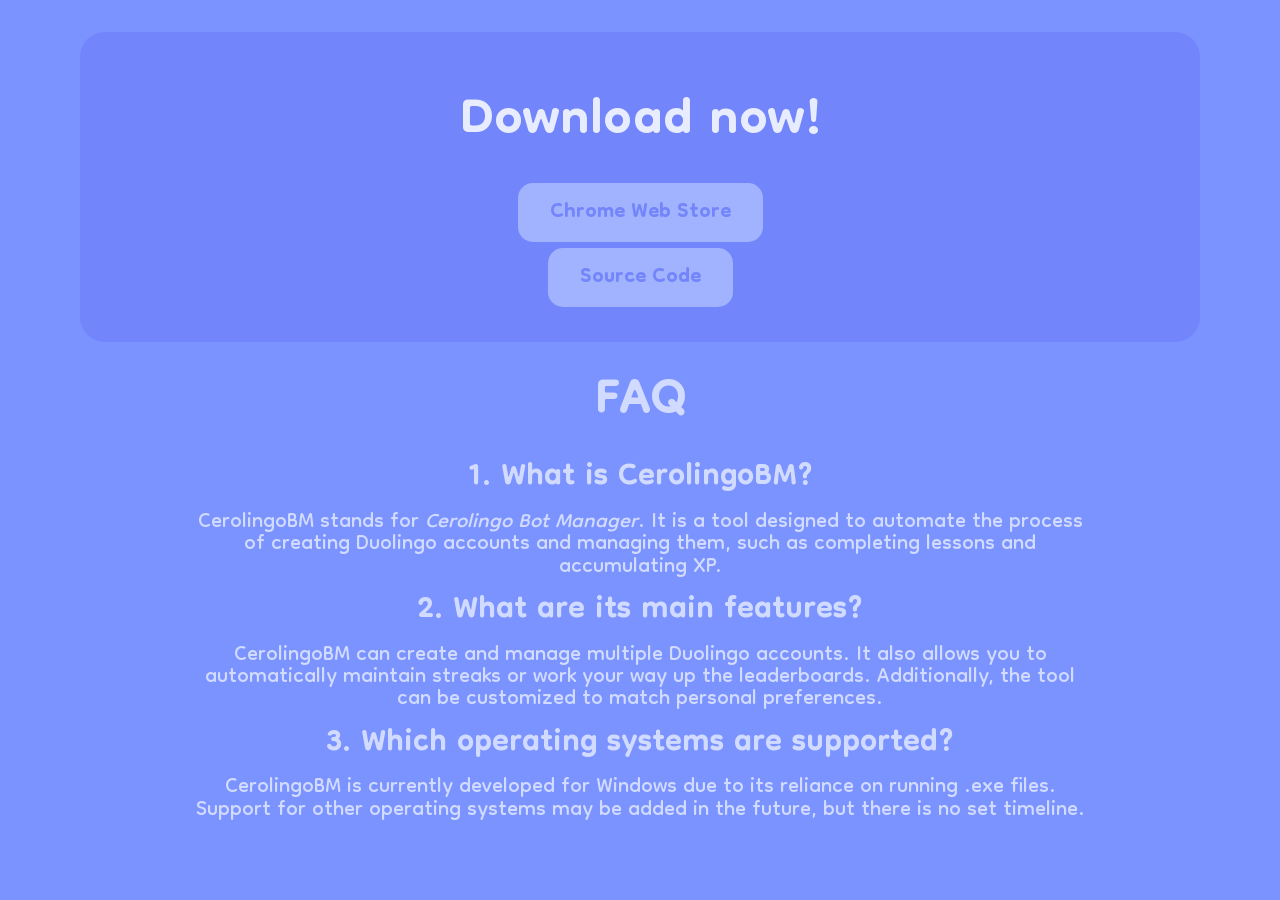
==== privacy/index.html @ 3776fafc "[⚖️] New privacy policy website" ====
<!doctype html>
<html lang="en">
  <head>
    <meta charset="UTF-8" />
    <meta name="viewport" content="width=device-width, initial-scale=1.0" />
    <link rel="stylesheet" href="../src/css/main.css" />
    <link rel="stylesheet" href="../src/css/resize.css" />
    <link rel="stylesheet" href="../src/css/content.css" />
    <link rel="stylesheet" href="../src/css/hover.css" />
    <link rel="stylesheet" href="../src/css/faq.css" />
    <link
      rel="shortcut icon"
      href="src/img/cerolingobm-logo.png"
      type="image/x-icon"
    />
    <title>CerolingoBM</title>
  </head>
  <body>
    <img src="src/img/cerolingo-title.png" alt="" />
    <section id="content">
      <h1>Download now!</h1>
      <a href="https://github.com/ancym0n/Cerolingo/releases"
        >Chrome Web Store</a
      >
      <a href="https://github.com/ancym0n/Cerolingo">Source Code</a>
    </section>
    <section id="faq">
      <h1>FAQ</h1>
      <div>
        <h2>1. What is CerolingoBM?</h2>
        <p>
          CerolingoBM stands for <em>Cerolingo Bot Manager</em>. It is a tool
          designed to automate the process of creating Duolingo accounts and
          managing them, such as completing lessons and accumulating XP.
        </p>
      </div>
      <div>
        <h2>2. What are its main features?</h2>

        <p>
          CerolingoBM can create and manage multiple Duolingo accounts. It also
          allows you to automatically maintain streaks or work your way up the
          leaderboards. Additionally, the tool can be customized to match
          personal preferences.
        </p>
      </div>

      <div>
        <h2>3. Which operating systems are supported?</h2>
        <p>
          CerolingoBM is currently developed for Windows due to its reliance on
          running .exe files. Support for other operating systems may be added
          in the future, but there is no set timeline.
        </p>
      </div>
    </section>
  </body>
</html>
---- src/css/main.css ----
@import url("https://fonts.googleapis.com/css2?family=Dongle:wght@300;400;700&family=Poppins:ital,wght@0,300;0,400;1,300&display=swap");

* {
  padding: 0;
  margin: 0;
  transition: all 0.3s;
  --background-color: #7b93ff;
  --dark-main-color: #6877fe;
  --main-color: #a1b2ff;
  --light-main-color: #b3d0ff;
  --title-color: #e7ecff;
  --alt-main-color: #7385fa;
}

body {
  background-color: var(--background-color);
  display: grid;
  justify-items: center;
  align-items: center;
}

h1,
h2,
p,
a,
li {
  font-family: "Dongle", sans-serif;
  color: var(--title-color);
  -webkit-user-select: none;
  -moz-user-select: none;
  -ms-user-select: none;
  user-select: none;
}

h1,
h2,
a {
  font-weight: bold;
}

a {
  color: var(--alt-main-color);
  display: block;
  text-decoration: none;
  background-color: var(--main-color);

  border-radius: 15px;
  padding: 0.4rem 2rem;
  margin: 0.2rem 0;
}

img {
  width: 80%;
}
---- src/css/resize.css ----
h1 {
  font-size: 5rem;
}

h2 {
  font-size: 3rem;
}
p,
a {
  font-size: 2rem;
}

@media (max-width: 600px) {
  h1 {
    font-size: 4rem;
  }
  h2 {
    font-size: 2.5rem;
  }
  p,
  a {
    font-size: 1.5rem;
  }
}

body > section {
  max-width: 70rem;
}
---- src/css/content.css ----
#content {
  width: 95%;
  margin: 2.5% 0 0 0;
  display: grid;
  justify-items: center;
  position: relative;
  align-items: center;
  padding: 2rem 0;
  background-color: var(--alt-main-color);
  border-radius: 25px;
}
---- src/css/hover.css ----
a:hover,
#faq h1:hover {
  transform: rotate(-5deg) scale(1.1);
  color: var(--title-color);
}

h2:hover,
p:hover {
  transform: scale(1.05);
  color: var(--title-color);
}

a:hover {
  color: var(--dark-main-color);
}

#faq > div:hover {
  scale: 1.1;
}
---- src/css/faq.css ----
#faq {
  width: 95%;
  margin: 0 2.5%;
  display: grid;
  justify-items: center;
  align-items: center;
  position: relative;
  padding: 2rem 0;
  border-radius: 20px;
  text-align: center;
  line-height: 0.7;
  opacity: 0.8;
}

#faq h1 {
  margin-bottom: 1rem;
}

#faq h2 {
  margin: 1rem 0;
}

#faq li {
  width: 80%;
}

#faq > div {
  text-align: center;
  width: 80%;
}
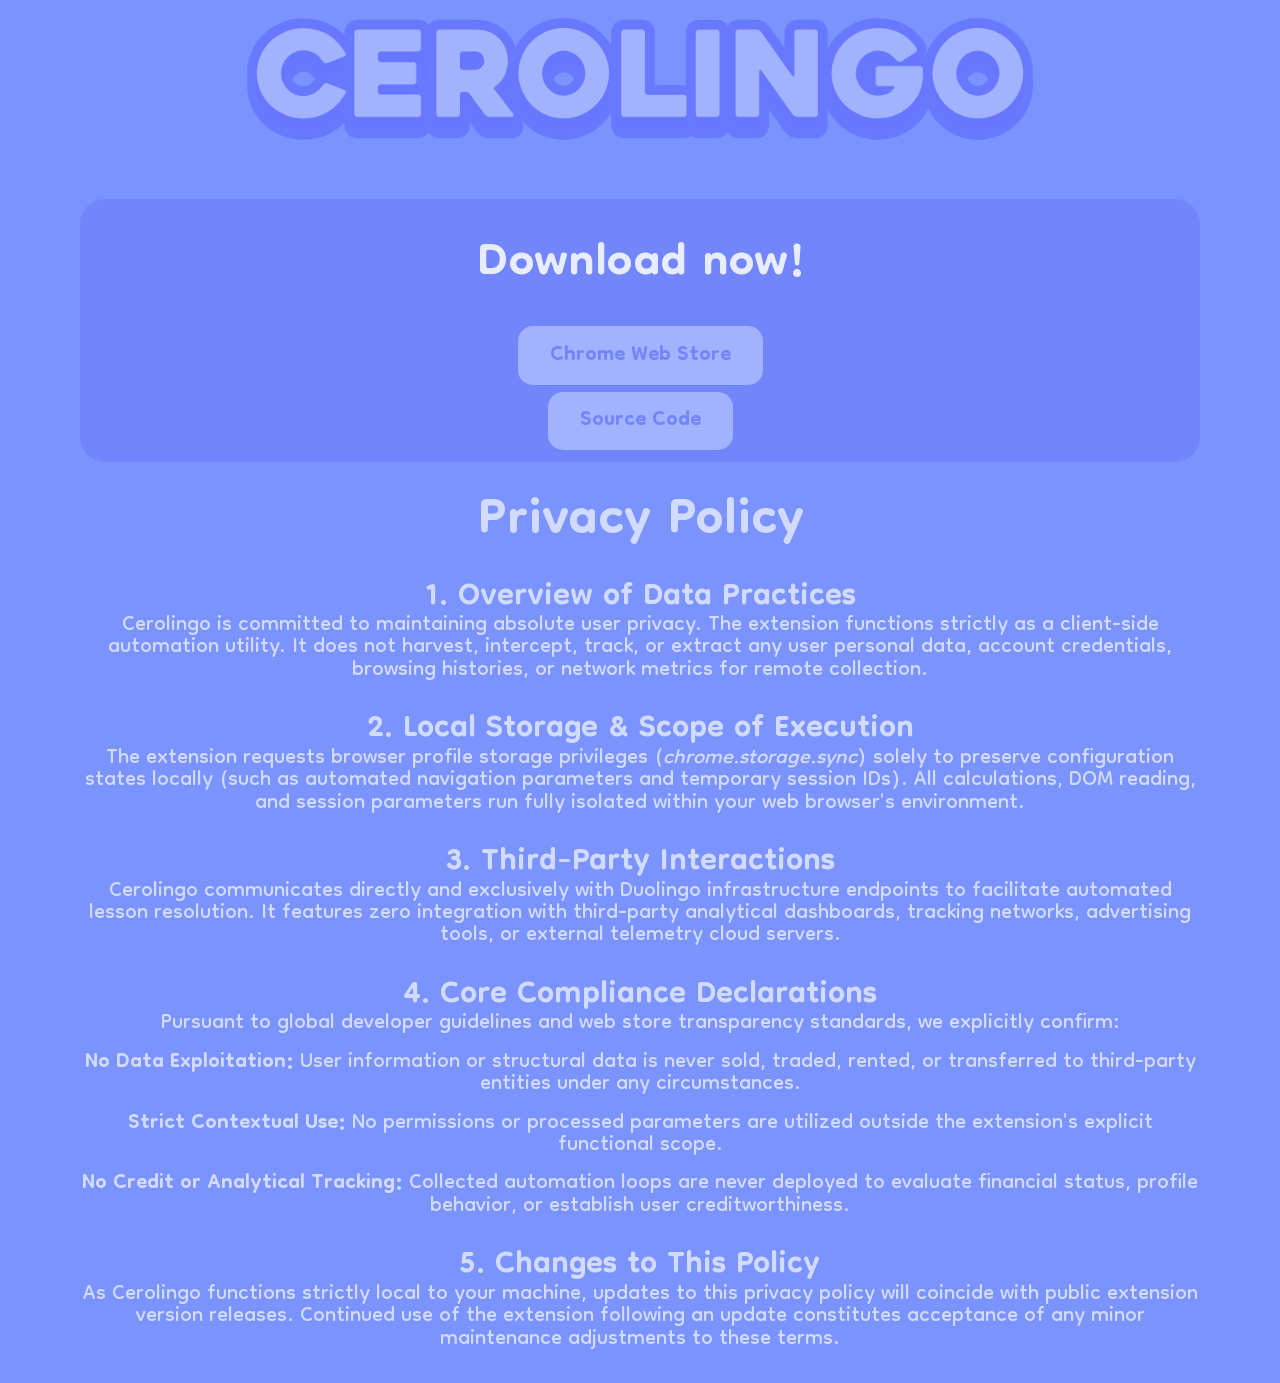
==== commit bbe07b84: "[⚖️] New privacy policy website" ====
--- a/privacy/index.html
+++ b/privacy/index.html
@@ -7,16 +7,19 @@
     <link rel="stylesheet" href="../src/css/resize.css" />
     <link rel="stylesheet" href="../src/css/content.css" />
     <link rel="stylesheet" href="../src/css/hover.css" />
-    <link rel="stylesheet" href="../src/css/faq.css" />
+    <link rel="stylesheet" href="../src/css/privacy.css" />
+    <link rel="stylesheet" href="../src/css/banner.css" />
     <link
       rel="shortcut icon"
-      href="src/img/cerolingobm-logo.png"
+      href="../src/img/cerolingo-logo.png"
       type="image/x-icon"
     />
-    <title>CerolingoBM</title>
+    <title>Cerolingo</title>
   </head>
   <body>
-    <img src="src/img/cerolingo-title.png" alt="" />
+    <section id="banner">
+      <img src="../src/img/cerolingo-title.png" alt="" />
+    </section>
     <section id="content">
       <h1>Download now!</h1>
       <a href="https://github.com/ancym0n/Cerolingo/releases"
@@ -24,33 +27,74 @@
       >
       <a href="https://github.com/ancym0n/Cerolingo">Source Code</a>
     </section>
-    <section id="faq">
-      <h1>FAQ</h1>
+    <section id="privacy">
+      <h1>Privacy Policy</h1>
+
       <div>
-        <h2>1. What is CerolingoBM?</h2>
+        <h2>1. Overview of Data Practices</h2>
         <p>
-          CerolingoBM stands for <em>Cerolingo Bot Manager</em>. It is a tool
-          designed to automate the process of creating Duolingo accounts and
-          managing them, such as completing lessons and accumulating XP.
-        </p>
-      </div>
-      <div>
-        <h2>2. What are its main features?</h2>
-
-        <p>
-          CerolingoBM can create and manage multiple Duolingo accounts. It also
-          allows you to automatically maintain streaks or work your way up the
-          leaderboards. Additionally, the tool can be customized to match
-          personal preferences.
+          Cerolingo is committed to maintaining absolute user privacy. The
+          extension functions strictly as a client-side automation utility. It
+          does not harvest, intercept, track, or extract any user personal data,
+          account credentials, browsing histories, or network metrics for remote
+          collection.
         </p>
       </div>
 
       <div>
-        <h2>3. Which operating systems are supported?</h2>
+        <h2>2. Local Storage & Scope of Execution</h2>
         <p>
-          CerolingoBM is currently developed for Windows due to its reliance on
-          running .exe files. Support for other operating systems may be added
-          in the future, but there is no set timeline.
+          The extension requests browser profile storage privileges
+          (<i>chrome.storage.sync</i>) solely to preserve configuration states
+          locally (such as automated navigation parameters and temporary session
+          IDs). All calculations, DOM reading, and session parameters run fully
+          isolated within your web browser's environment.
+        </p>
+      </div>
+
+      <div>
+        <h2>3. Third-Party Interactions</h2>
+        <p>
+          Cerolingo communicates directly and exclusively with Duolingo
+          infrastructure endpoints to facilitate automated lesson resolution. It
+          features zero integration with third-party analytical dashboards,
+          tracking networks, advertising tools, or external telemetry cloud
+          servers.
+        </p>
+      </div>
+
+      <div>
+        <h2>4. Core Compliance Declarations</h2>
+        <p>
+          Pursuant to global developer guidelines and web store transparency
+          standards, we explicitly confirm:
+        </p>
+        <ul>
+          <li>
+            <strong>No Data Exploitation:</strong> User information or
+            structural data is never sold, traded, rented, or transferred to
+            third-party entities under any circumstances.
+          </li>
+          <li>
+            <strong>Strict Contextual Use:</strong> No permissions or processed
+            parameters are utilized outside the extension's explicit functional
+            scope.
+          </li>
+          <li>
+            <strong>No Credit or Analytical Tracking:</strong> Collected
+            automation loops are never deployed to evaluate financial status,
+            profile behavior, or establish user creditworthiness.
+          </li>
+        </ul>
+      </div>
+
+      <div>
+        <h2>5. Changes to This Policy</h2>
+        <p>
+          As Cerolingo functions strictly local to your machine, updates to this
+          privacy policy will coincide with public extension version releases.
+          Continued use of the extension following an update constitutes
+          acceptance of any minor maintenance adjustments to these terms.
         </p>
       </div>
     </section>
--- a/src/css/resize.css
+++ b/src/css/resize.css
@@ -6,7 +6,8 @@
   font-size: 3rem;
 }
 p,
-a {
+a,
+li {
   font-size: 2rem;
 }
 
@@ -18,7 +19,8 @@
     font-size: 2.5rem;
   }
   p,
-  a {
+  a,
+  li {
     font-size: 1.5rem;
   }
 }
--- a/src/css/hover.css
+++ b/src/css/hover.css
@@ -1,11 +1,12 @@
 a:hover,
 #faq h1:hover {
-  transform: rotate(-5deg) scale(1.1);
+  transform: rotate(-1deg) scale(1.1);
   color: var(--title-color);
 }
 
 h2:hover,
-p:hover {
+p:hover,
+li:hover {
   transform: scale(1.05);
   color: var(--title-color);
 }
@@ -15,5 +16,5 @@
 }
 
 #faq > div:hover {
-  scale: 1.1;
+  scale: 1.05;
 }
--- a/src/css/privacy.css
+++ b/src/css/privacy.css
@@ -0,0 +1,34 @@
+
+#privacy {
+  width: 95%;
+  margin: 0 2.5%;
+  display: grid;
+  justify-items: center;
+  align-items: center;
+  position: relative;
+  padding: 2rem 0;
+  border-radius: 20px;
+  text-align: center;
+  line-height: 0.7;
+  opacity: 0.8;
+}
+
+h2 {
+  margin-top: 2rem;
+}
+
+ul {
+  list-style-type: none;
+}
+
+li {
+  margin-top: 1rem;
+}
+
+#content {
+  padding: 0.5rem 0;
+}
+
+#content > h1 {
+  scale: 0.9;
+}
--- a/src/css/banner.css
+++ b/src/css/banner.css
@@ -0,0 +1,41 @@
+/* #banner {
+  width: 95%;
+  display: grid;
+  padding: 2rem 0;
+  justify-items: center;
+  align-items: center;
+  margin: 2.5% 2.5% 0 2.5%;
+  background-color: var(--alt-main-color);
+  border-radius: 20px;
+  border-bottom-right-radius: 0;
+  border-bottom-left-radius: 0;
+  position: relative;
+}
+
+#banner,
+#banner::before {
+  border-bottom-right-radius: 0 !important;
+  border-bottom-left-radius: 0 !important;
+}
+
+#banner::before {
+  content: "";
+  position: absolute;
+  background-color: var(--dark-main-color);
+  width: 100%;
+  height: 100%;
+  padding: 0.8%;
+  border-radius: 25px;
+  z-index: -1;
+} 
+*/
+
+#banner {
+  display: grid;
+  justify-items: center;
+  align-items: center;
+}
+
+#banner > img {
+  width: 80%;
+}
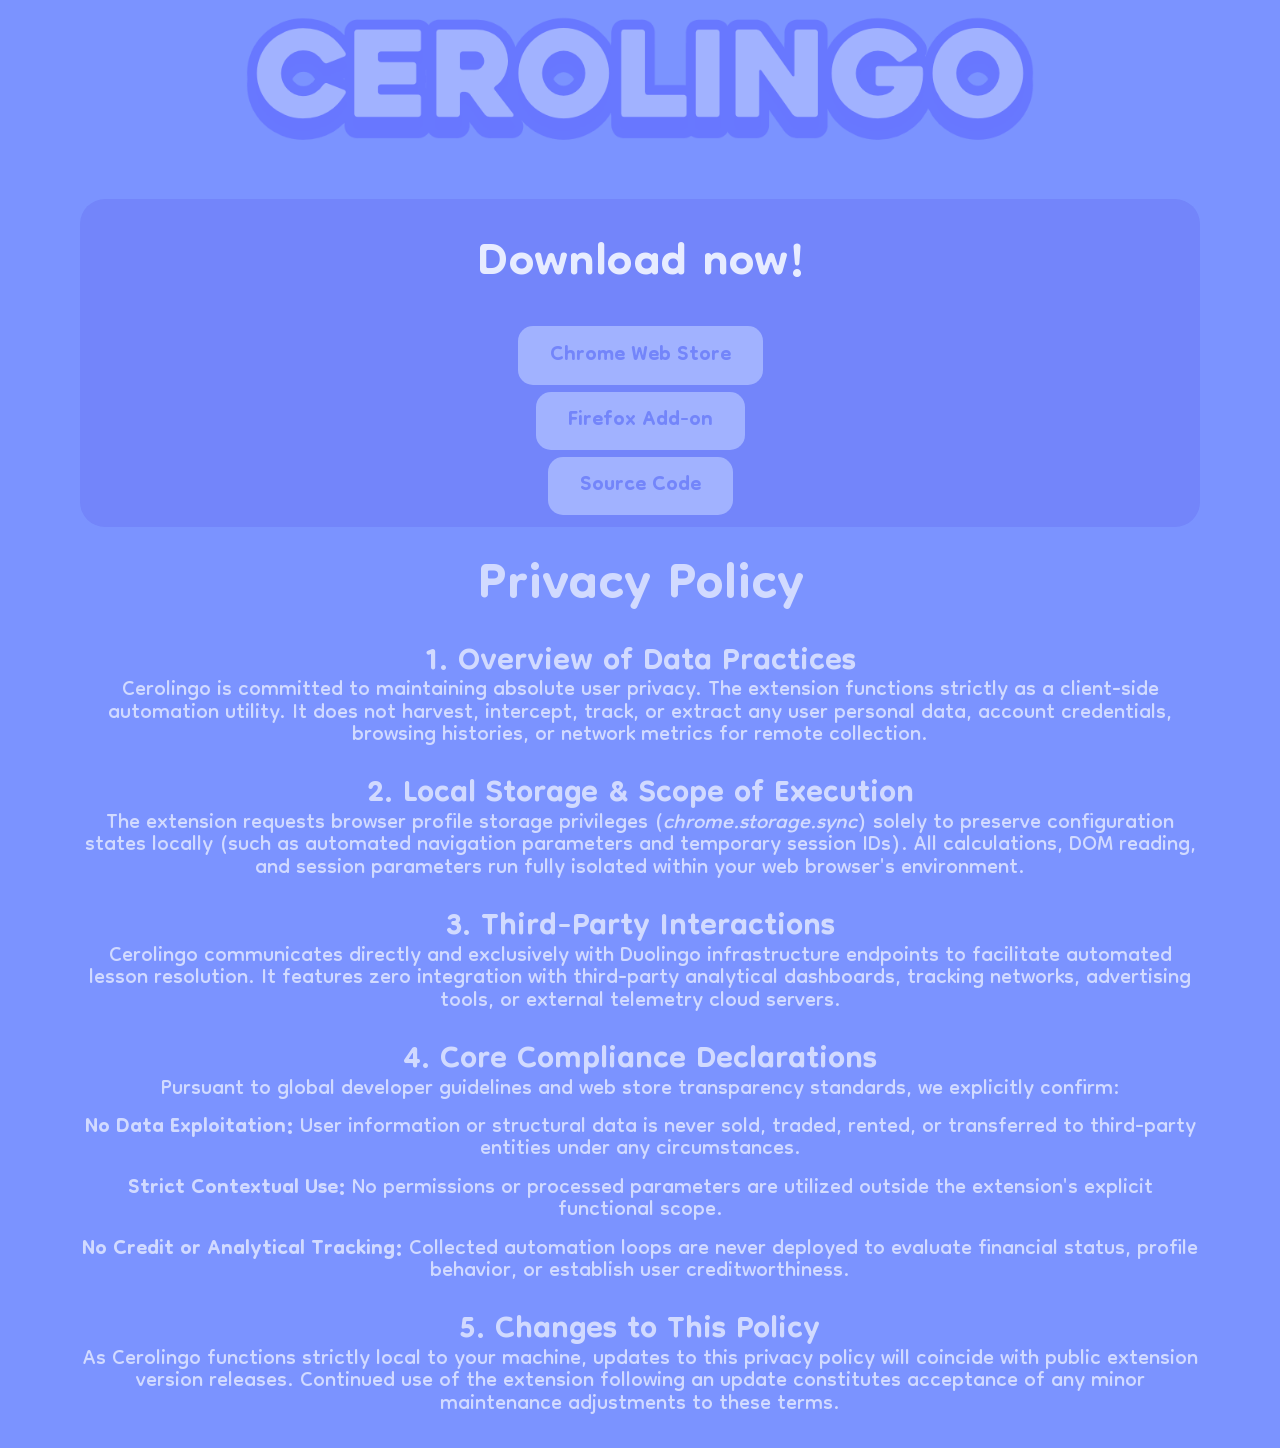
==== commit 22ed9292: "[ ⚙️ ] Added links to extension's Chrome and Firefox pages" ====
--- a/privacy/index.html
+++ b/privacy/index.html
@@ -22,9 +22,10 @@
     </section>
     <section id="content">
       <h1>Download now!</h1>
-      <a href="https://github.com/ancym0n/Cerolingo/releases"
+      <a href="https://chromewebstore.google.com/detail/apgkphplddmjkoogmoijendkdjaaeiii?utm_source=item-share-cb"
         >Chrome Web Store</a
       >
+      <a href="https://addons.mozilla.org/firefox/addon/cerolingo/">Firefox Add-on</a>
       <a href="https://github.com/ancym0n/Cerolingo">Source Code</a>
     </section>
     <section id="privacy">
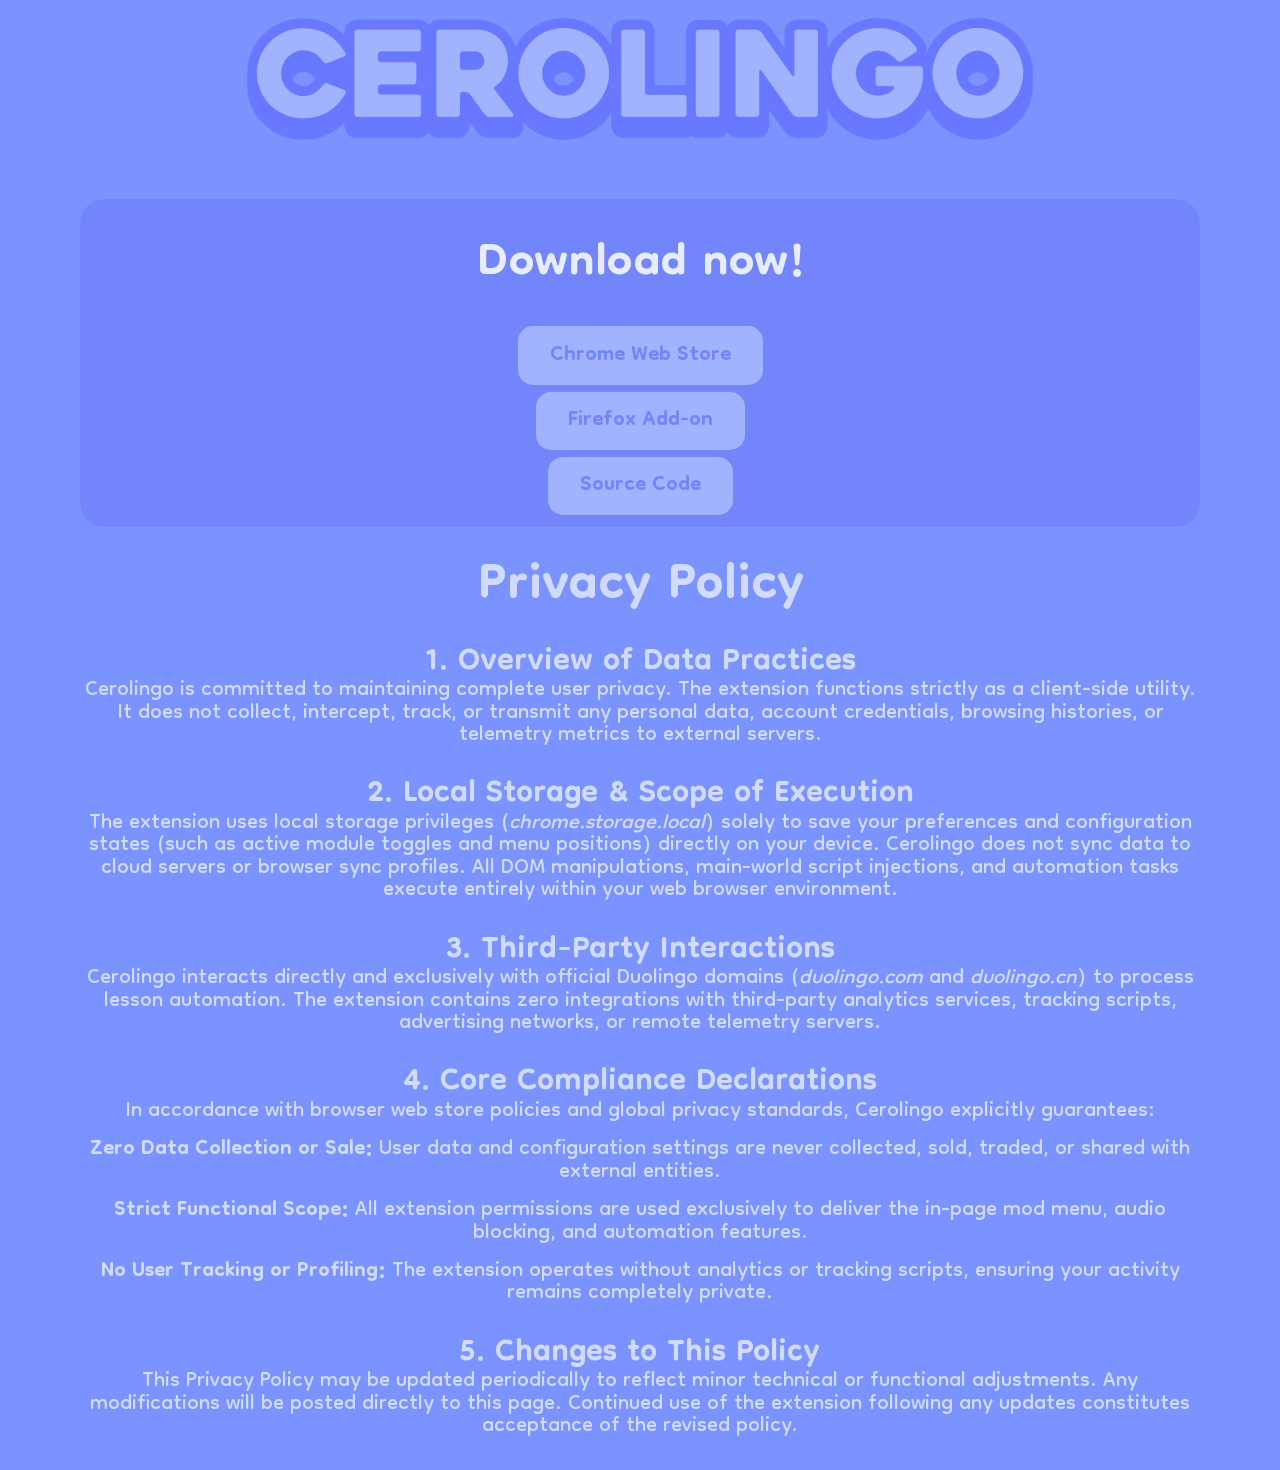
==== commit f908c70f: "[🧑‍⚖] Privacy changes" ====
--- a/privacy/index.html
+++ b/privacy/index.html
@@ -22,10 +22,13 @@
     </section>
     <section id="content">
       <h1>Download now!</h1>
-      <a href="https://chromewebstore.google.com/detail/apgkphplddmjkoogmoijendkdjaaeiii?utm_source=item-share-cb"
+      <a
+        href="https://chromewebstore.google.com/detail/apgkphplddmjkoogmoijendkdjaaeiii?utm_source=item-share-cb"
         >Chrome Web Store</a
       >
-      <a href="https://addons.mozilla.org/firefox/addon/cerolingo/">Firefox Add-on</a>
+      <a href="https://addons.mozilla.org/firefox/addon/cerolingo/"
+        >Firefox Add-on</a
+      >
       <a href="https://github.com/ancym0n/Cerolingo">Source Code</a>
     </section>
     <section id="privacy">
@@ -34,57 +37,59 @@
       <div>
         <h2>1. Overview of Data Practices</h2>
         <p>
-          Cerolingo is committed to maintaining absolute user privacy. The
-          extension functions strictly as a client-side automation utility. It
-          does not harvest, intercept, track, or extract any user personal data,
-          account credentials, browsing histories, or network metrics for remote
-          collection.
+          Cerolingo is committed to maintaining complete user privacy. The
+          extension functions strictly as a client-side utility. It does not
+          collect, intercept, track, or transmit any personal data, account
+          credentials, browsing histories, or telemetry metrics to external
+          servers.
         </p>
       </div>
 
       <div>
         <h2>2. Local Storage & Scope of Execution</h2>
         <p>
-          The extension requests browser profile storage privileges
-          (<i>chrome.storage.sync</i>) solely to preserve configuration states
-          locally (such as automated navigation parameters and temporary session
-          IDs). All calculations, DOM reading, and session parameters run fully
-          isolated within your web browser's environment.
+          The extension uses local storage privileges
+          (<i>chrome.storage.local</i>) solely to save your preferences and
+          configuration states (such as active module toggles and menu
+          positions) directly on your device. Cerolingo does not sync data to
+          cloud servers or browser sync profiles. All DOM manipulations,
+          main-world script injections, and automation tasks execute entirely
+          within your web browser environment.
         </p>
       </div>
 
       <div>
         <h2>3. Third-Party Interactions</h2>
         <p>
-          Cerolingo communicates directly and exclusively with Duolingo
-          infrastructure endpoints to facilitate automated lesson resolution. It
-          features zero integration with third-party analytical dashboards,
-          tracking networks, advertising tools, or external telemetry cloud
-          servers.
+          Cerolingo interacts directly and exclusively with official Duolingo
+          domains (<i>duolingo.com</i> and <i>duolingo.cn</i>) to process lesson
+          automation. The extension contains zero integrations with third-party
+          analytics services, tracking scripts, advertising networks, or remote
+          telemetry servers.
         </p>
       </div>
 
       <div>
         <h2>4. Core Compliance Declarations</h2>
         <p>
-          Pursuant to global developer guidelines and web store transparency
-          standards, we explicitly confirm:
+          In accordance with browser web store policies and global privacy
+          standards, Cerolingo explicitly guarantees:
         </p>
         <ul>
           <li>
-            <strong>No Data Exploitation:</strong> User information or
-            structural data is never sold, traded, rented, or transferred to
-            third-party entities under any circumstances.
+            <strong>Zero Data Collection or Sale:</strong> User data and
+            configuration settings are never collected, sold, traded, or shared
+            with external entities.
           </li>
           <li>
-            <strong>Strict Contextual Use:</strong> No permissions or processed
-            parameters are utilized outside the extension's explicit functional
-            scope.
+            <strong>Strict Functional Scope:</strong> All extension permissions
+            are used exclusively to deliver the in-page mod menu, audio
+            blocking, and automation features.
           </li>
           <li>
-            <strong>No Credit or Analytical Tracking:</strong> Collected
-            automation loops are never deployed to evaluate financial status,
-            profile behavior, or establish user creditworthiness.
+            <strong>No User Tracking or Profiling:</strong> The extension
+            operates without analytics or tracking scripts, ensuring your
+            activity remains completely private.
           </li>
         </ul>
       </div>
@@ -92,10 +97,10 @@
       <div>
         <h2>5. Changes to This Policy</h2>
         <p>
-          As Cerolingo functions strictly local to your machine, updates to this
-          privacy policy will coincide with public extension version releases.
-          Continued use of the extension following an update constitutes
-          acceptance of any minor maintenance adjustments to these terms.
+          This Privacy Policy may be updated periodically to reflect minor
+          technical or functional adjustments. Any modifications will be posted
+          directly to this page. Continued use of the extension following any
+          updates constitutes acceptance of the revised policy.
         </p>
       </div>
     </section>
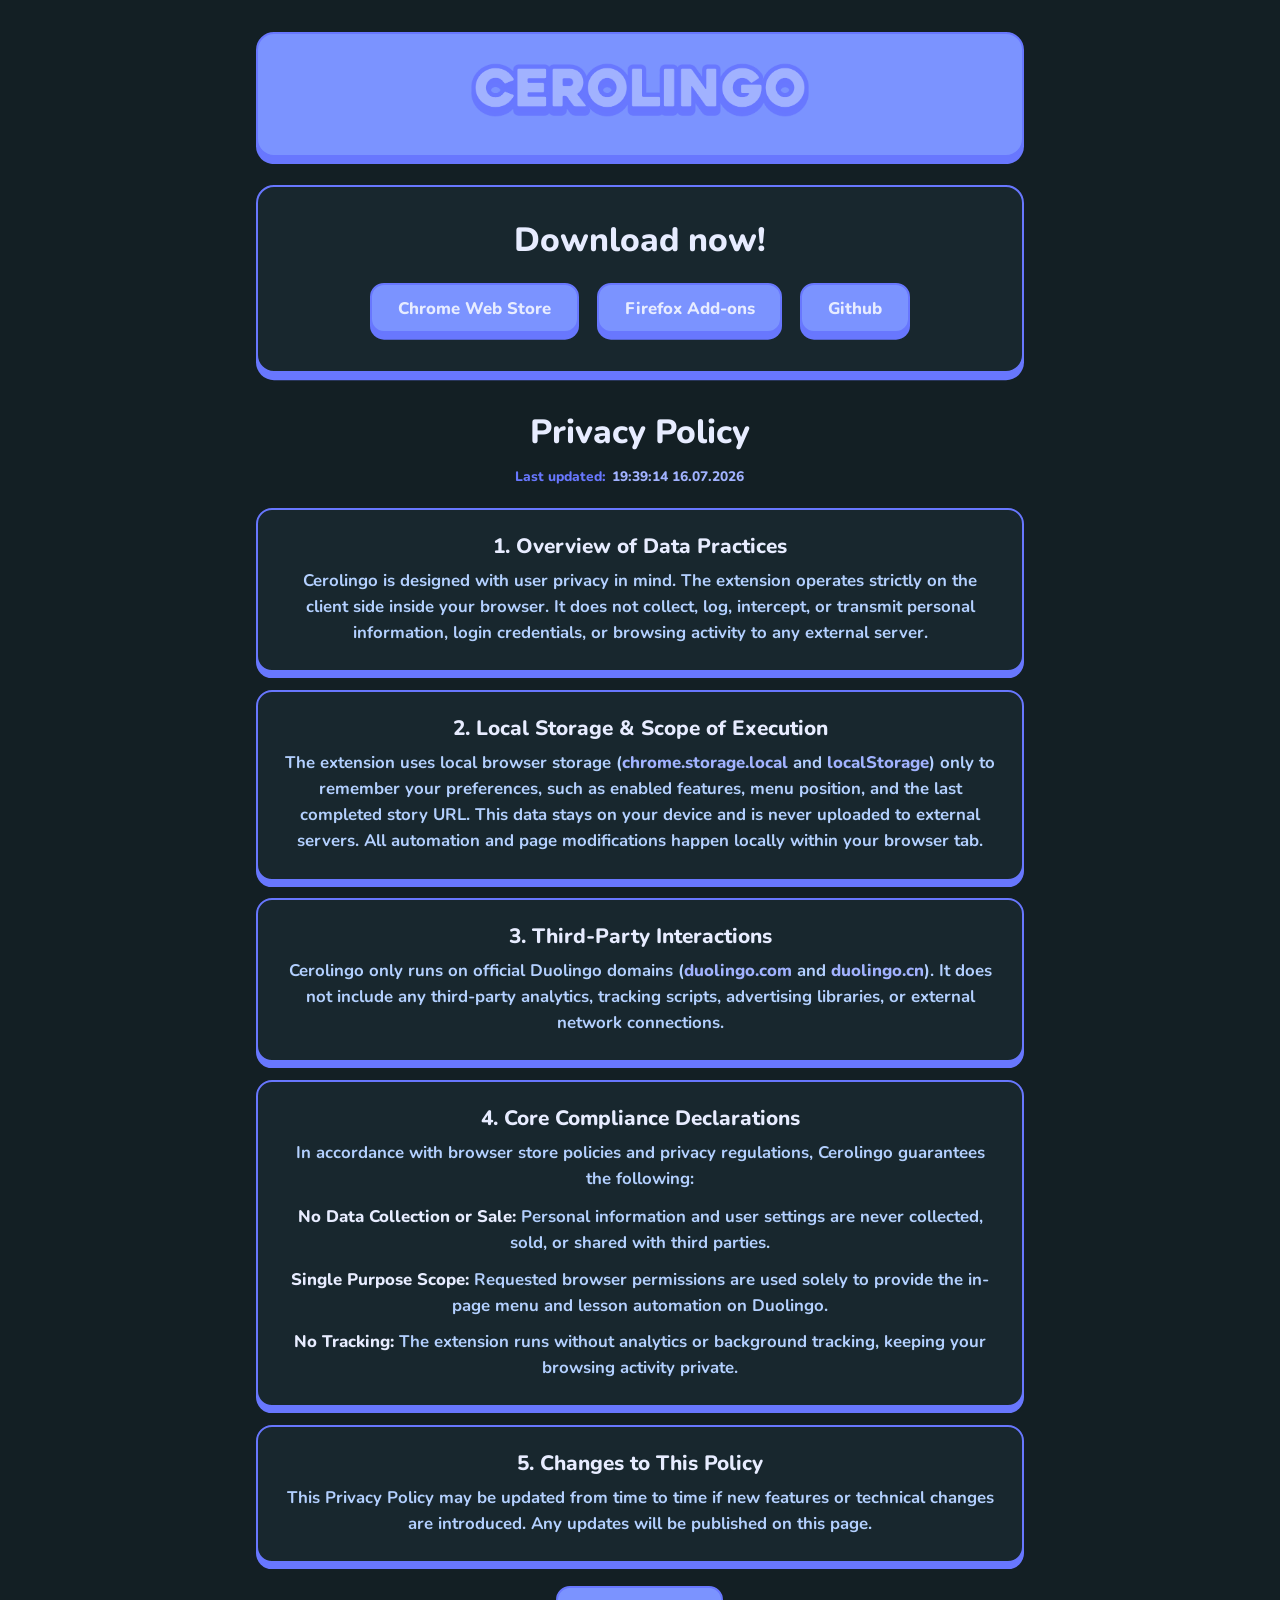
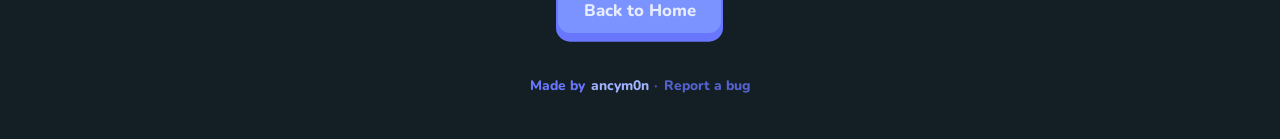
==== commit 7379d39e: "[🎨] Website redesign and loading animations" ====
--- a/privacy/index.html
+++ b/privacy/index.html
@@ -3,12 +3,28 @@
   <head>
     <meta charset="UTF-8" />
     <meta name="viewport" content="width=device-width, initial-scale=1.0" />
+    <link rel="preconnect" href="https://fonts.googleapis.com" />
+    <link rel="preconnect" href="https://fonts.gstatic.com" crossorigin />
+    <link
+      rel="stylesheet"
+      href="https://fonts.googleapis.com/css2?family=Nunito:wght@600;700;800&display=swap"
+    />
+    <link rel="preload" href="../src/img/cerolingo-logo.png" as="image" />
     <link rel="stylesheet" href="../src/css/main.css" />
     <link rel="stylesheet" href="../src/css/resize.css" />
     <link rel="stylesheet" href="../src/css/content.css" />
     <link rel="stylesheet" href="../src/css/hover.css" />
     <link rel="stylesheet" href="../src/css/privacy.css" />
     <link rel="stylesheet" href="../src/css/banner.css" />
+    <script>
+      document.documentElement.classList.add("is-booting");
+      // Failsafe: never keep the loader up if main.js fails to load
+      setTimeout(function () {
+        document.documentElement.classList.remove("is-booting");
+      }, 4000);
+    </script>
+    <link rel="stylesheet" href="../src/css/loader.css" />
+    <script src="../src/js/main.js" defer></script>
     <link
       rel="shortcut icon"
       href="../src/img/cerolingo-logo.png"
@@ -17,79 +33,148 @@
     <title>Cerolingo</title>
   </head>
   <body>
+    <div id="loader" role="status" aria-live="polite">
+      <div class="loader-stage">
+        <div class="loader-card">
+          <img class="loader-logo" src="../src/img/cerolingo-logo.png" alt="" />
+          <div class="loader-shadow" aria-hidden="true"></div>
+          <div class="loader-bar" aria-hidden="true"><span></span></div>
+          <p class="loader-text">Loading Cerolingo…</p>
+        </div>
+      </div>
+    </div>
+
     <section id="banner">
-      <img src="../src/img/cerolingo-title.png" alt="" />
+      <a href="../" id="banner-logo" aria-label="Back to home">
+        <img src="../src/img/cerolingo-title.png" alt="Cerolingo" />
+      </a>
+      <a
+        href="https://github.com/ancym0n/Cerolingo/releases"
+        target="_blank"
+        rel="noopener"
+        id="version"
+        aria-label="Latest GitHub release"
+      ></a>
     </section>
+
     <section id="content">
       <h1>Download now!</h1>
-      <a
-        href="https://chromewebstore.google.com/detail/apgkphplddmjkoogmoijendkdjaaeiii?utm_source=item-share-cb"
-        >Chrome Web Store</a
-      >
-      <a href="https://addons.mozilla.org/firefox/addon/cerolingo/"
-        >Firefox Add-on</a
-      >
-      <a href="https://github.com/ancym0n/Cerolingo">Source Code</a>
+      <div id="stats" hidden>
+        <span id="active-users" class="stat-item" hidden></span>
+        <span id="total-downloads" class="stat-item" hidden></span>
+        <a
+          id="github-stars"
+          class="stat-item"
+          href="https://github.com/ancym0n/Cerolingo/stargazers"
+          target="_blank"
+          rel="noopener"
+          hidden
+        ></a>
+        <a
+          id="chrome-rating"
+          class="stat-item"
+          href="https://chromewebstore.google.com/detail/cerolingo/apgkphplddmjkoogmoijendkdjaaeiii/reviews"
+          target="_blank"
+          rel="noopener"
+          hidden
+        ></a>
+        <a
+          id="firefox-rating"
+          class="stat-item"
+          href="https://addons.mozilla.org/firefox/addon/cerolingo/reviews/"
+          target="_blank"
+          rel="noopener"
+          hidden
+        ></a>
+      </div>
+      <div>
+        <a
+          href="https://chromewebstore.google.com/detail/cerolingo/apgkphplddmjkoogmoijendkdjaaeiii"
+          target="_blank"
+          rel="noopener"
+          >Chrome Web Store</a
+        >
+        <a
+          href="https://addons.mozilla.org/firefox/addon/cerolingo/"
+          target="_blank"
+          rel="noopener"
+          >Firefox Add-ons</a
+        >
+        <a
+          href="https://github.com/ancym0n/Cerolingo"
+          target="_blank"
+          rel="noopener"
+          >Github</a
+        >
+      </div>
     </section>
+
     <section id="privacy">
       <h1>Privacy Policy</h1>
+      <p id="last-updated" aria-busy="true">
+        Last updated:
+        <a
+          id="last-updated-date"
+          data-fallback="2026-07-16T21:39:14+02:00"
+          href="https://github.com/ancym0n/Cerolingo/commits/page"
+          target="_blank"
+          rel="noopener"
+          ><span class="date-skeleton" aria-hidden="true"></span></a
+        >
+      </p>
 
       <div>
         <h2>1. Overview of Data Practices</h2>
         <p>
-          Cerolingo is committed to maintaining complete user privacy. The
-          extension functions strictly as a client-side utility. It does not
-          collect, intercept, track, or transmit any personal data, account
-          credentials, browsing histories, or telemetry metrics to external
-          servers.
+          Cerolingo is designed with user privacy in mind. The extension
+          operates strictly on the client side inside your browser. It does not
+          collect, log, intercept, or transmit personal information, login
+          credentials, or browsing activity to any external server.
         </p>
       </div>
 
       <div>
         <h2>2. Local Storage & Scope of Execution</h2>
         <p>
-          The extension uses local storage privileges
-          (<i>chrome.storage.local</i>) solely to save your preferences and
-          configuration states (such as active module toggles and menu
-          positions) directly on your device. Cerolingo does not sync data to
-          cloud servers or browser sync profiles. All DOM manipulations,
-          main-world script injections, and automation tasks execute entirely
-          within your web browser environment.
+          The extension uses local browser storage (<i>chrome.storage.local</i>
+          and <i>localStorage</i>) only to remember your preferences, such as
+          enabled features, menu position, and the last completed story URL.
+          This data stays on your device and is never uploaded to external
+          servers. All automation and page modifications happen locally within
+          your browser tab.
         </p>
       </div>
 
       <div>
         <h2>3. Third-Party Interactions</h2>
         <p>
-          Cerolingo interacts directly and exclusively with official Duolingo
-          domains (<i>duolingo.com</i> and <i>duolingo.cn</i>) to process lesson
-          automation. The extension contains zero integrations with third-party
-          analytics services, tracking scripts, advertising networks, or remote
-          telemetry servers.
+          Cerolingo only runs on official Duolingo domains (<i>duolingo.com</i>
+          and <i>duolingo.cn</i>). It does not include any third-party
+          analytics, tracking scripts, advertising libraries, or external
+          network connections.
         </p>
       </div>
 
       <div>
         <h2>4. Core Compliance Declarations</h2>
         <p>
-          In accordance with browser web store policies and global privacy
-          standards, Cerolingo explicitly guarantees:
+          In accordance with browser store policies and privacy regulations,
+          Cerolingo guarantees the following:
         </p>
         <ul>
           <li>
-            <strong>Zero Data Collection or Sale:</strong> User data and
-            configuration settings are never collected, sold, traded, or shared
-            with external entities.
+            <strong>No Data Collection or Sale:</strong> Personal information
+            and user settings are never collected, sold, or shared with third
+            parties.
           </li>
           <li>
-            <strong>Strict Functional Scope:</strong> All extension permissions
-            are used exclusively to deliver the in-page mod menu, audio
-            blocking, and automation features.
+            <strong>Single Purpose Scope:</strong> Requested browser permissions
+            are used solely to provide the in-page menu and lesson automation on
+            Duolingo.
           </li>
           <li>
-            <strong>No User Tracking or Profiling:</strong> The extension
-            operates without analytics or tracking scripts, ensuring your
-            activity remains completely private.
+            <strong>No Tracking:</strong> The extension runs without analytics
+            or background tracking, keeping your browsing activity private.
           </li>
         </ul>
       </div>
@@ -97,12 +182,28 @@
       <div>
         <h2>5. Changes to This Policy</h2>
         <p>
-          This Privacy Policy may be updated periodically to reflect minor
-          technical or functional adjustments. Any modifications will be posted
-          directly to this page. Continued use of the extension following any
-          updates constitutes acceptance of the revised policy.
-        </p>
-      </div>
+          This Privacy Policy may be updated from time to time if new features
+          or technical changes are introduced. Any updates will be published on
+          this page.
+        </p>
+      </div>
+
+      <a href="../" id="back-home">Back to Home</a>
     </section>
+
+    <footer id="credit">
+      Made by
+      <a href="https://github.com/ancym0n" target="_blank" rel="noopener"
+        >ancym0n</a
+      >
+      <span class="credit-sep">·</span>
+      <a
+        href="https://github.com/ancym0n/Cerolingo/issues"
+        target="_blank"
+        rel="noopener"
+        class="report-link"
+        >Report a bug</a
+      >
+    </footer>
   </body>
 </html>
--- a/src/css/main.css
+++ b/src/css/main.css
@@ -1,54 +1,128 @@
-@import url("https://fonts.googleapis.com/css2?family=Dongle:wght@300;400;700&family=Poppins:ital,wght@0,300;0,400;1,300&display=swap");
-
-* {
-  padding: 0;
-  margin: 0;
-  transition: all 0.3s;
-  --background-color: #7b93ff;
-  --dark-main-color: #6877fe;
-  --main-color: #a1b2ff;
-  --light-main-color: #b3d0ff;
-  --title-color: #e7ecff;
-  --alt-main-color: #7385fa;
-}
-
-body {
-  background-color: var(--background-color);
-  display: grid;
-  justify-items: center;
-  align-items: center;
-}
-
-h1,
-h2,
-p,
-a,
-li {
-  font-family: "Dongle", sans-serif;
-  color: var(--title-color);
-  -webkit-user-select: none;
-  -moz-user-select: none;
-  -ms-user-select: none;
-  user-select: none;
-}
-
-h1,
-h2,
-a {
-  font-weight: bold;
-}
-
-a {
-  color: var(--alt-main-color);
-  display: block;
-  text-decoration: none;
-  background-color: var(--main-color);
-
-  border-radius: 15px;
-  padding: 0.4rem 2rem;
-  margin: 0.2rem 0;
-}
-
-img {
-  width: 80%;
-}
+* {
+  box-sizing: border-box;
+  padding: 0;
+  margin: 0;
+  --bg-dark: #131f24;
+  --panel-bg: #18272e;
+  --background-color: #7b93ff;
+  --dark-main-color: #6877fe;
+  --main-color: #a1b2ff;
+  --light-main-color: #b3d0ff;
+  --title-color: #e7ecff;
+  --alt-main-color: #7385fa;
+  --spring-ease: cubic-bezier(0.34, 1.22, 0.64, 1);
+}
+
+@keyframes cerolingoLoadIn {
+  0% {
+    opacity: 0;
+    filter: blur(8px);
+    transform: translateY(18px) scale(0.97);
+  }
+  100% {
+    opacity: 1;
+    filter: blur(0px);
+    transform: translateY(0) scale(1);
+  }
+}
+
+body {
+  background-color: var(--bg-dark);
+  display: grid;
+  justify-items: center;
+  align-items: center;
+  gap: 1.75rem;
+  padding: 2rem 1rem 2.75rem;
+}
+
+h1,
+h2,
+p,
+a,
+li,
+footer {
+  font-family: "Nunito", sans-serif;
+  color: var(--title-color);
+  -webkit-user-select: none;
+  -moz-user-select: none;
+  user-select: none;
+}
+
+h1,
+h2,
+a {
+  font-weight: 800;
+}
+
+p,
+li {
+  color: var(--light-main-color);
+  font-weight: 700;
+  line-height: 1.55;
+}
+
+strong {
+  color: var(--title-color);
+  font-weight: 800;
+}
+
+i {
+  color: var(--main-color);
+  font-style: normal;
+  font-weight: 800;
+}
+
+a {
+  color: var(--title-color);
+  display: inline-flex;
+  align-items: center;
+  justify-content: center;
+  text-decoration: none;
+  background-color: var(--background-color);
+  border: 2px solid var(--dark-main-color);
+  border-radius: 14px;
+  box-shadow: 0 0.42rem 0 0 var(--dark-main-color);
+  padding: 0.7rem 1.6rem;
+  margin: 0.25rem;
+  transition:
+    transform 0.3s var(--spring-ease),
+    box-shadow 0.3s var(--spring-ease),
+    background-color 0.3s ease,
+    color 0.3s ease;
+}
+
+img {
+  width: 80%;
+  -webkit-user-drag: none;
+}
+
+#credit {
+  display: flex;
+  align-items: center;
+  justify-content: center;
+  gap: 0.35rem;
+  font-size: 0.86rem;
+  font-weight: 800;
+  color: var(--dark-main-color);
+  opacity: 0;
+  animation: cerolingoLoadIn 0.45s var(--spring-ease) 0.52s forwards;
+}
+
+#credit a {
+  background: none;
+  border: none;
+  box-shadow: none;
+  padding: 0;
+  margin: 0;
+  color: var(--main-color);
+  font-size: inherit;
+}
+
+#credit a.report-link {
+  color: var(--dark-main-color);
+  opacity: 0.78;
+}
+
+.credit-sep {
+  opacity: 0.6;
+}
--- a/src/css/resize.css
+++ b/src/css/resize.css
@@ -1,30 +1,48 @@
-h1 {
-  font-size: 5rem;
-}
-
-h2 {
-  font-size: 3rem;
-}
-p,
-a,
-li {
-  font-size: 2rem;
-}
-
-@media (max-width: 600px) {
-  h1 {
-    font-size: 4rem;
-  }
-  h2 {
-    font-size: 2.5rem;
-  }
-  p,
-  a,
-  li {
-    font-size: 1.5rem;
-  }
-}
-
-body > section {
-  max-width: 70rem;
-}
+h1 {
+  font-size: 2.1rem;
+}
+
+h2 {
+  font-size: 1.3rem;
+}
+
+p,
+a,
+li {
+  font-size: 1.05rem;
+}
+
+@media (max-width: 600px) {
+  h1 {
+    font-size: 1.75rem;
+  }
+
+  h2 {
+    font-size: 1.15rem;
+  }
+
+  p,
+  a,
+  li {
+    font-size: 0.96rem;
+  }
+
+  #content > div:not(#stats) {
+    flex-direction: column;
+    align-items: stretch;
+  }
+
+  #content a {
+    width: 100%;
+    margin: 0;
+  }
+
+  #faq > div,
+  #privacy > div {
+    padding: 1.15rem 1.1rem 1.3rem;
+  }
+}
+
+body > section {
+  max-width: 48rem;
+}
--- a/src/css/content.css
+++ b/src/css/content.css
@@ -1,11 +1,191 @@
-#content {
-  width: 95%;
-  margin: 2.5% 0 0 0;
-  display: grid;
-  justify-items: center;
-  position: relative;
-  align-items: center;
-  padding: 2rem 0;
-  background-color: var(--alt-main-color);
-  border-radius: 25px;
-}
+#content {
+  width: 95%;
+  display: grid;
+  justify-items: center;
+  align-items: center;
+  gap: 1.05rem;
+  padding: 1.85rem 1.5rem 2.15rem;
+  background-color: var(--panel-bg);
+  border: 2px solid var(--dark-main-color);
+  border-radius: 18px;
+  box-shadow: 0 0.45rem 0 0 var(--dark-main-color);
+  text-align: center;
+  opacity: 0;
+  animation: cerolingoLoadIn 0.45s var(--spring-ease) 0.12s forwards;
+}
+
+#stats {
+  display: inline-flex;
+  flex-wrap: wrap;
+  align-items: center;
+  justify-content: center;
+  gap: 0.35rem 0;
+  background-color: rgba(104, 119, 254, 0.12);
+  border: 2px solid var(--dark-main-color);
+  border-radius: 12px;
+  padding: 0.4rem 0.45rem;
+  margin: -0.15rem 0 0.15rem;
+  min-height: calc(1.25rem + 0.8rem + 4px);
+  max-width: 100%;
+  /* Size changes (skeleton -> real stats) are animated from JS by setting
+     explicit width/height; these transitions make that glide smoothly. */
+  transition:
+    width 0.45s var(--smooth-ease),
+    height 0.45s var(--smooth-ease),
+    min-height 0.45s var(--smooth-ease),
+    margin 0.45s var(--smooth-ease),
+    padding 0.45s var(--smooth-ease),
+    border-width 0.45s var(--smooth-ease),
+    opacity 0.35s ease,
+    transform 0.35s var(--spring-ease);
+  --smooth-ease: cubic-bezier(0.22, 1, 0.36, 1);
+}
+
+#stats.is-resizing {
+  overflow: hidden;
+}
+
+#stats {
+  position: relative;
+}
+
+#stats[hidden],
+#stats .stat-item[hidden],
+#stats:not(.is-loading):not(.is-swapping) .stat-skeletons {
+  display: none !important;
+}
+
+/* While loading, the skeletons lay out as direct flex items of #stats */
+.stat-skeletons {
+  display: contents;
+}
+
+/* While swapping to real stats, the skeletons become an overlay that keeps
+   shimmering through the resize, then crossfades into the real items. */
+#stats.is-swapping .stat-skeletons {
+  display: flex;
+  position: absolute;
+  inset: 0;
+  flex-wrap: wrap;
+  align-items: center;
+  justify-content: center;
+  gap: 0.35rem 0;
+  padding: inherit;
+  pointer-events: none;
+  opacity: 1;
+  transition: opacity 0.35s ease;
+}
+
+#stats.is-swapping.is-loaded .stat-skeletons {
+  opacity: 0;
+}
+
+/* Real items stay invisible until the box has finished resizing,
+   then fade in (prevents text reflowing inside a moving box). */
+#stats:not(.is-loaded) .stat-item {
+  opacity: 0;
+}
+
+/* Stat links must never inherit the full-width mobile button style */
+#content #stats a.stat-item {
+  width: auto;
+}
+
+#stats.is-empty {
+  opacity: 0;
+  transform: scale(0.96);
+}
+
+/* Loading placeholders: same height as real items, so nothing jumps */
+.stat-skeleton {
+  display: block;
+  width: var(--w, 6rem);
+  height: 0.85rem;
+  margin: 0.2rem 0.65rem;
+  border-radius: 999px;
+  background: linear-gradient(
+    90deg,
+    rgba(161, 178, 255, 0.14) 0%,
+    rgba(161, 178, 255, 0.32) 50%,
+    rgba(161, 178, 255, 0.14) 100%
+  );
+  background-size: 200% 100%;
+  animation: statShimmer 1.3s ease-in-out infinite;
+}
+
+.stat-skeleton + .stat-skeleton {
+  position: relative;
+}
+
+.stat-skeleton + .stat-skeleton::before {
+  content: "";
+  position: absolute;
+  left: calc(-0.65rem - 1px);
+  top: -0.2rem;
+  bottom: -0.2rem;
+  border-left: 1.5px solid rgba(104, 119, 254, 0.4);
+}
+
+@keyframes statShimmer {
+  0% {
+    background-position: 100% 0;
+  }
+  100% {
+    background-position: -100% 0;
+  }
+}
+
+@keyframes statFadeIn {
+  from {
+    opacity: 0;
+    transform: translateY(3px);
+  }
+  to {
+    opacity: 1;
+    transform: translateY(0);
+  }
+}
+
+#stats.is-loaded .stat-item {
+  animation: statFadeIn 0.35s ease both;
+}
+
+@media (prefers-reduced-motion: reduce) {
+  .stat-skeleton,
+  #stats.is-loaded .stat-item {
+    animation: none;
+  }
+
+  #stats {
+    transition: none;
+  }
+}
+
+.stat-item {
+  font-family: "Nunito", sans-serif;
+  font-size: 0.84rem;
+  font-weight: 800;
+  color: var(--main-color);
+  background: none;
+  border: none;
+  border-radius: 0;
+  box-shadow: none;
+  line-height: 1.25rem;
+  padding: 0 0.65rem;
+  margin: 0;
+  white-space: nowrap;
+  -webkit-user-select: none;
+  user-select: none;
+}
+
+.stat-item:not([hidden]) ~ .stat-item:not([hidden]) {
+  border-left: 1.5px solid rgba(104, 119, 254, 0.4);
+}
+
+#content > div:not(#stats) {
+  display: flex;
+  flex-wrap: wrap;
+  justify-content: center;
+  gap: 0.65rem;
+  width: 100%;
+}
--- a/src/css/hover.css
+++ b/src/css/hover.css
@@ -1,20 +1,51 @@
-a:hover,
-#faq h1:hover {
-  transform: rotate(-1deg) scale(1.1);
-  color: var(--title-color);
-}
-
-h2:hover,
-p:hover,
-li:hover {
-  transform: scale(1.05);
-  color: var(--title-color);
-}
-
-a:hover {
-  color: var(--dark-main-color);
-}
-
-#faq > div:hover {
-  scale: 1.05;
-}
+a:hover {
+  background-color: #889eff;
+  transform: translateY(-2px);
+  box-shadow: 0 calc(0.42rem + 2px) 0 0 var(--dark-main-color);
+  color: #ffffff;
+}
+
+a:active {
+  transform: translateY(3px);
+  box-shadow: 0 0.16rem 0 0 var(--dark-main-color);
+}
+
+a.stat-item:hover,
+a.stat-item:active {
+  background: none;
+  box-shadow: none;
+  transform: none;
+  color: var(--title-color);
+  text-decoration: underline;
+}
+
+#banner-logo:hover,
+#banner-logo:active {
+  background: none;
+  box-shadow: none;
+  transform: scale(1.02);
+}
+
+#version:hover,
+#version:active {
+  background: none;
+  box-shadow: none;
+  transform: translateY(-1px);
+  color: var(--title-color);
+}
+
+#credit a:hover,
+#credit a:active {
+  background: none;
+  box-shadow: none;
+  transform: none;
+  color: var(--title-color);
+  opacity: 1;
+  text-decoration: underline;
+}
+
+#faq > div:hover,
+#privacy > div:hover {
+  transform: translateY(-2px);
+  box-shadow: 0 calc(0.38rem + 2px) 0 0 var(--dark-main-color);
+}
--- a/src/css/privacy.css
+++ b/src/css/privacy.css
@@ -1,34 +1,134 @@
-
 #privacy {
   width: 95%;
-  margin: 0 2.5%;
   display: grid;
   justify-items: center;
   align-items: center;
-  position: relative;
-  padding: 2rem 0;
-  border-radius: 20px;
+  gap: 1.1rem;
+  padding: 0.5rem 0;
   text-align: center;
-  line-height: 0.7;
-  opacity: 0.8;
 }
 
-h2 {
-  margin-top: 2rem;
+#privacy h1 {
+  margin-bottom: 0.35rem;
+  opacity: 0;
+  animation: cerolingoLoadIn 0.45s var(--spring-ease) 0.18s forwards;
+}
+
+#last-updated {
+  display: flex;
+  align-items: center;
+  justify-content: center;
+  gap: 0.35rem;
+  min-height: 1.6rem; /* reserved so the date never shifts the layout */
+  margin-top: -0.85rem;
+  font-size: 0.86rem;
+  font-weight: 800;
+  color: var(--dark-main-color);
+  opacity: 0;
+  animation: cerolingoLoadIn 0.45s var(--spring-ease) 0.2s forwards;
+}
+
+#last-updated-date {
+  display: inline-flex;
+  align-items: center;
+  justify-content: flex-start;
+  min-width: 9.6rem;
+  background: none;
+  border: none;
+  box-shadow: none;
+  padding: 0;
+  margin: 0;
+  font-size: inherit;
+  font-variant-numeric: tabular-nums;
+  color: var(--main-color);
+}
+
+#last-updated-date:hover,
+#last-updated-date:active {
+  background: none;
+  box-shadow: none;
+  transform: none;
+  color: var(--title-color);
+  text-decoration: underline;
+}
+
+#last-updated-date.is-ready {
+  animation: statFadeIn 0.35s ease both;
+}
+
+.date-skeleton {
+  display: block;
+  width: 9.2rem;
+  height: 0.8rem;
+  border-radius: 999px;
+  background: linear-gradient(
+    90deg,
+    rgba(161, 178, 255, 0.14) 0%,
+    rgba(161, 178, 255, 0.32) 50%,
+    rgba(161, 178, 255, 0.14) 100%
+  );
+  background-size: 200% 100%;
+  animation: statShimmer 1.3s ease-in-out infinite;
+}
+
+@media (prefers-reduced-motion: reduce) {
+  .date-skeleton,
+  #last-updated-date.is-ready {
+    animation: none;
+  }
+}
+
+#privacy h2 {
+  margin-bottom: 0.55rem;
+  color: var(--title-color);
+}
+
+#privacy > div {
+  width: 100%;
+  background-color: var(--panel-bg);
+  border: 2px solid var(--dark-main-color);
+  border-radius: 16px;
+  box-shadow: 0 0.38rem 0 0 var(--dark-main-color);
+  padding: 1.35rem 1.65rem 1.5rem;
+  text-align: center;
+  opacity: 0;
+  animation: cerolingoLoadIn 0.45s var(--spring-ease) forwards;
+  transition:
+    transform 0.3s var(--spring-ease),
+    box-shadow 0.3s var(--spring-ease);
+}
+
+#privacy > div:nth-of-type(1) {
+  animation-delay: 0.22s;
+}
+
+#privacy > div:nth-of-type(2) {
+  animation-delay: 0.28s;
+}
+
+#privacy > div:nth-of-type(3) {
+  animation-delay: 0.34s;
+}
+
+#privacy > div:nth-of-type(4) {
+  animation-delay: 0.4s;
+}
+
+#privacy > div:nth-of-type(5) {
+  animation-delay: 0.46s;
 }
 
 ul {
   list-style-type: none;
+  display: grid;
+  gap: 0.65rem;
+  margin-top: 0.75rem;
 }
 
-li {
-  margin-top: 1rem;
+#back-home {
+  display: inline-flex;
+  max-width: 14rem;
+  margin-top: 0.35rem;
+  opacity: 0;
+  animation: cerolingoLoadIn 0.45s var(--spring-ease) 0.5s forwards;
 }
-
-#content {
-  padding: 0.5rem 0;
-}
-
-#content > h1 {
-  scale: 0.9;
-}
--- a/src/css/banner.css
+++ b/src/css/banner.css
@@ -1,41 +1,44 @@
-/* #banner {
-  width: 95%;
-  display: grid;
-  padding: 2rem 0;
-  justify-items: center;
-  align-items: center;
-  margin: 2.5% 2.5% 0 2.5%;
-  background-color: var(--alt-main-color);
-  border-radius: 20px;
-  border-bottom-right-radius: 0;
-  border-bottom-left-radius: 0;
-  position: relative;
-}
-
-#banner,
-#banner::before {
-  border-bottom-right-radius: 0 !important;
-  border-bottom-left-radius: 0 !important;
-}
-
-#banner::before {
-  content: "";
-  position: absolute;
-  background-color: var(--dark-main-color);
-  width: 100%;
-  height: 100%;
-  padding: 0.8%;
-  border-radius: 25px;
-  z-index: -1;
-} 
-*/
-
-#banner {
-  display: grid;
-  justify-items: center;
-  align-items: center;
-}
-
-#banner > img {
-  width: 80%;
-}
+#banner {
+  position: relative;
+  width: 95%;
+  display: grid;
+  justify-items: center;
+  align-items: center;
+  background-color: var(--background-color);
+  border: 2px solid var(--dark-main-color);
+  border-radius: 18px;
+  box-shadow: 0 0.45rem 0 0 var(--dark-main-color);
+  padding: 1.4rem 1.5rem 1.65rem;
+  opacity: 0;
+  animation: cerolingoLoadIn 0.45s var(--spring-ease) 0.04s forwards;
+}
+
+#banner-logo {
+  background: none;
+  border: none;
+  box-shadow: none;
+  padding: 0;
+  margin: 0;
+  width: 100%;
+}
+
+#banner img {
+  width: 100%;
+  max-width: 22rem;
+  display: block;
+}
+
+#version {
+  position: absolute;
+  bottom: 0.4rem;
+  right: 0.85rem;
+  background: none;
+  border: none;
+  box-shadow: none;
+  padding: 0;
+  margin: 0;
+  font-size: 0.88rem;
+  font-weight: 800;
+  color: var(--dark-main-color);
+  letter-spacing: 0.02em;
+}
--- a/src/css/loader.css
+++ b/src/css/loader.css
@@ -0,0 +1,172 @@
+/* ---------- Page loading screen ----------
+   Shown only when JS adds `is-booting` to <html> (no-JS visitors see the page
+   normally). While booting, the page's own entrance animations are paused so
+   they play in sequence right as the loader leaves. */
+
+#loader {
+  display: none;
+}
+
+html.is-booting {
+  overflow: hidden;
+}
+
+html.is-booting body > :not(#loader),
+html.is-booting body > :not(#loader) * {
+  animation-play-state: paused !important;
+}
+
+html.is-booting #loader,
+#loader.is-leaving {
+  --loader-ease: cubic-bezier(0.22, 1, 0.36, 1);
+  display: grid;
+  place-items: center;
+  position: fixed;
+  inset: 0;
+  z-index: 1000;
+  background-color: #131f24;
+  transition: opacity 0.38s var(--loader-ease);
+}
+
+.loader-card {
+  display: grid;
+  justify-items: center;
+  gap: 1.15rem;
+  width: min(15rem, 80vw);
+  padding: 1.6rem 1.6rem 1.75rem;
+  background-color: var(--panel-bg, #18272e);
+  border: 2px solid var(--dark-main-color, #6877fe);
+  border-radius: 18px;
+  box-shadow: 0 0.45rem 0 0 var(--dark-main-color, #6877fe);
+  opacity: 0;
+  animation: cerolingoLoadIn 0.45s var(--spring-ease) 0.05s forwards;
+}
+
+/* Exit transforms live on a wrapper so they don't fight the card's
+   entrance animation fill */
+.loader-stage {
+  transition:
+    transform 0.38s var(--loader-ease),
+    opacity 0.3s ease;
+}
+
+.loader-logo {
+  width: 4.5rem;
+  height: 4.5rem;
+  display: block;
+  will-change: transform;
+  animation: loaderBob 1.6s var(--spring-ease) infinite;
+}
+
+.loader-shadow {
+  width: 2.8rem;
+  height: 0.35rem;
+  margin-top: -0.85rem;
+  border-radius: 50%;
+  background: rgba(104, 119, 254, 0.28);
+  animation: loaderShadow 1.6s var(--spring-ease) infinite;
+}
+
+.loader-bar {
+  position: relative;
+  width: 100%;
+  height: 0.85rem;
+  overflow: hidden;
+  background-color: rgba(104, 119, 254, 0.12);
+  border: 2px solid var(--dark-main-color, #6877fe);
+  border-radius: 999px;
+}
+
+/* Real progress, driven from JS via --progress (0..1) */
+.loader-bar > span {
+  position: absolute;
+  inset: 0;
+  transform-origin: left center;
+  transform: scaleX(var(--progress, 0.08));
+  background-color: var(--background-color, #7b93ff);
+  border-radius: inherit;
+  will-change: transform;
+  transition: transform 0.3s var(--loader-ease);
+}
+
+/* Soft moving highlight so it never looks frozen */
+.loader-bar::after {
+  content: "";
+  position: absolute;
+  top: 0;
+  bottom: 0;
+  left: 0;
+  width: 50%;
+  background: linear-gradient(
+    90deg,
+    transparent 0%,
+    rgba(231, 236, 255, 0.35) 50%,
+    transparent 100%
+  );
+  transform: translateX(-100%);
+  will-change: transform;
+  animation: loaderSheen 1.3s ease-in-out infinite;
+}
+
+.loader-text {
+  font-family: "Nunito", sans-serif;
+  font-size: 0.84rem;
+  font-weight: 800;
+  color: var(--main-color, #a1b2ff);
+  letter-spacing: 0.02em;
+  margin-top: -0.35rem;
+}
+
+/* Exit: card lifts + fades away, backdrop fades, page animates in beneath */
+#loader.is-leaving {
+  opacity: 0;
+  pointer-events: none;
+}
+
+#loader.is-leaving .loader-stage {
+  opacity: 0;
+  transform: translateY(-8px) scale(1.03);
+}
+
+@keyframes loaderBob {
+  0%,
+  100% {
+    transform: translateY(0);
+  }
+  50% {
+    transform: translateY(-8px);
+  }
+}
+
+@keyframes loaderShadow {
+  0%,
+  100% {
+    transform: scaleX(1);
+    opacity: 1;
+  }
+  50% {
+    transform: scaleX(0.7);
+    opacity: 0.55;
+  }
+}
+
+@keyframes loaderSheen {
+  0% {
+    transform: translateX(-100%);
+  }
+  100% {
+    transform: translateX(200%);
+  }
+}
+
+@media (prefers-reduced-motion: reduce) {
+  .loader-logo,
+  .loader-shadow,
+  .loader-bar::after {
+    animation: none;
+  }
+
+  .loader-card {
+    animation-duration: 0.01s;
+  }
+}
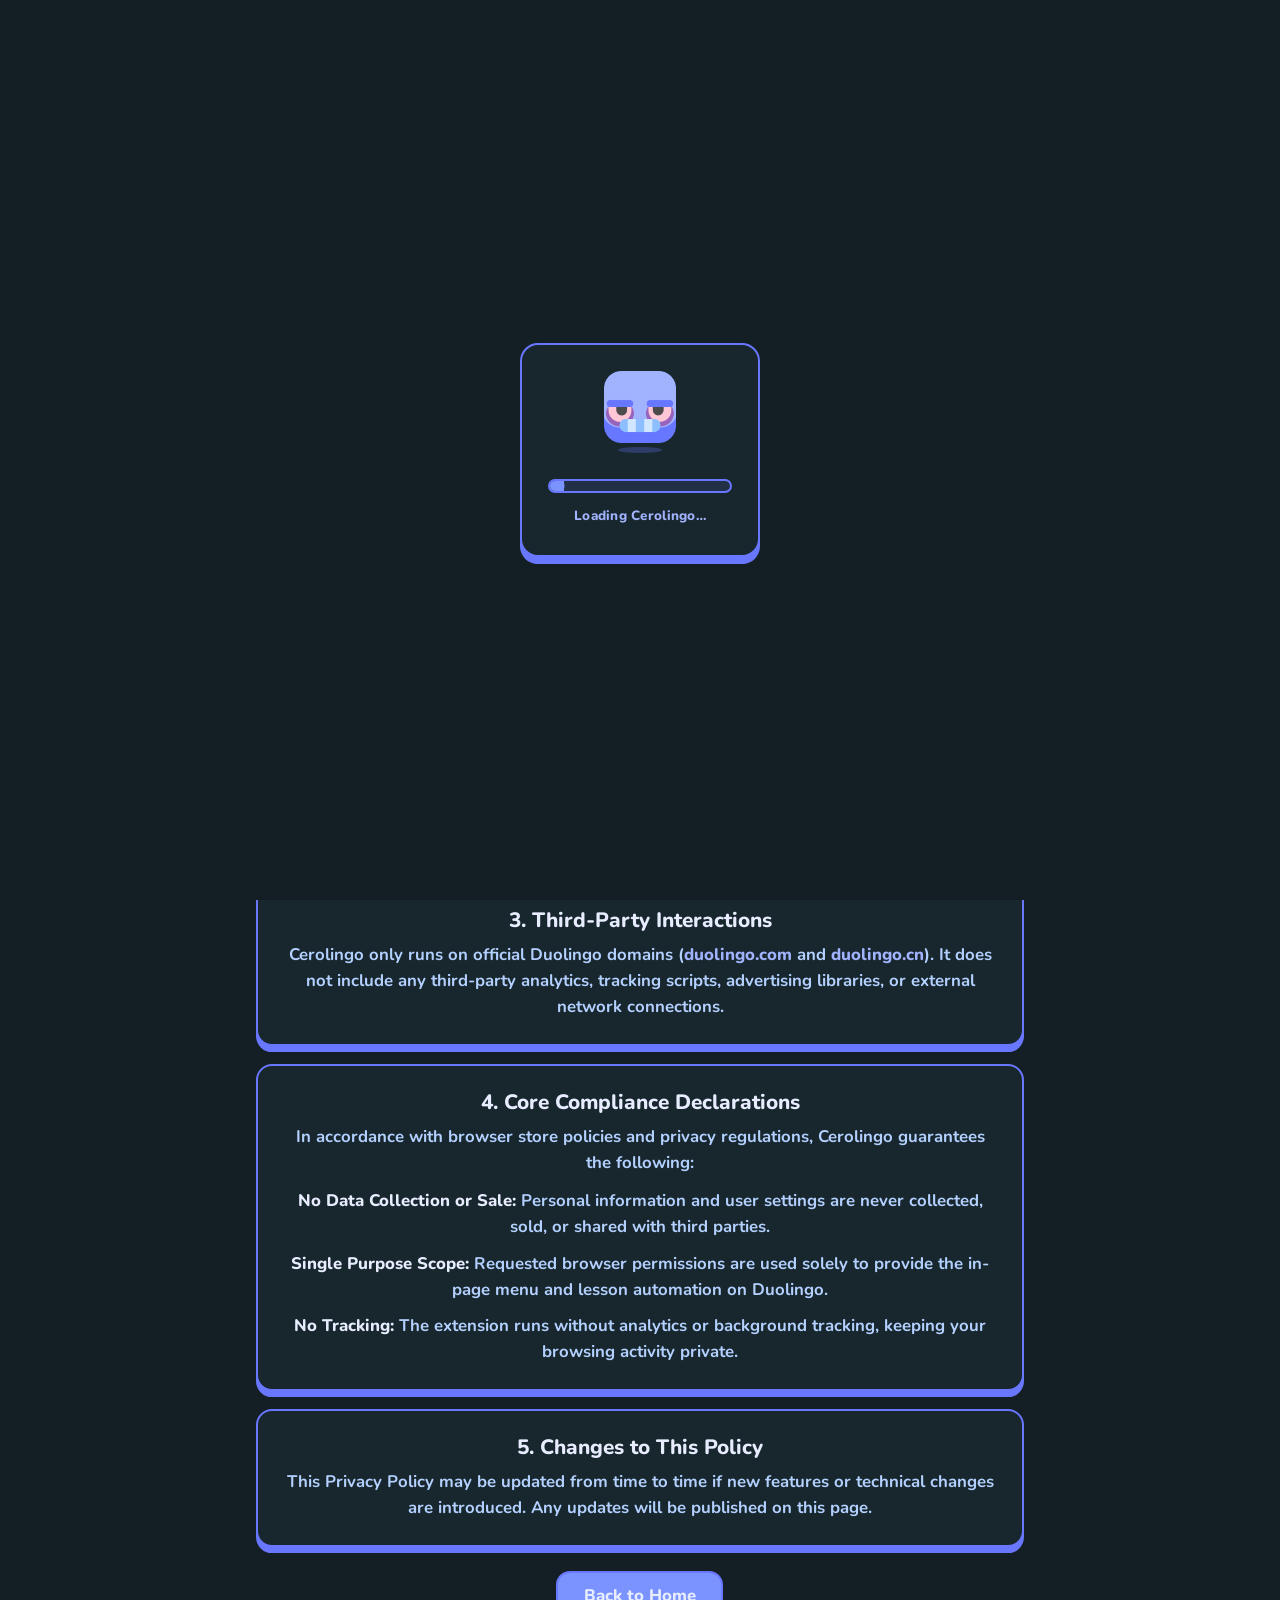
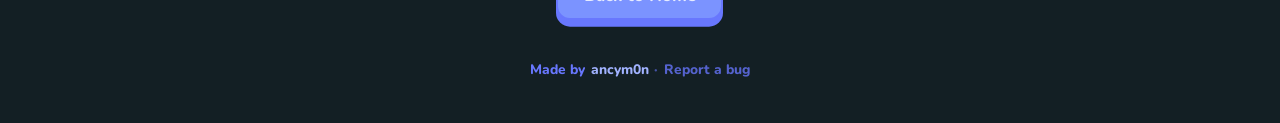
==== commit 054ff7b1: "[📱] Improve responsive layout for small, tall and landscape phones" ====
--- a/privacy/index.html
+++ b/privacy/index.html
@@ -11,11 +11,11 @@
     />
     <link rel="preload" href="../src/img/cerolingo-logo.png" as="image" />
     <link rel="stylesheet" href="../src/css/main.css" />
+    <link rel="stylesheet" href="../src/css/content.css" />
+    <link rel="stylesheet" href="../src/css/banner.css" />
+    <link rel="stylesheet" href="../src/css/privacy.css" />
     <link rel="stylesheet" href="../src/css/resize.css" />
-    <link rel="stylesheet" href="../src/css/content.css" />
     <link rel="stylesheet" href="../src/css/hover.css" />
-    <link rel="stylesheet" href="../src/css/privacy.css" />
-    <link rel="stylesheet" href="../src/css/banner.css" />
     <script>
       document.documentElement.classList.add("is-booting");
       // Failsafe: never keep the loader up if main.js fails to load
--- a/src/css/main.css
+++ b/src/css/main.css
@@ -26,6 +26,17 @@
   }
 }
 
+html {
+  scroll-behavior: smooth;
+  overflow-x: clip;
+}
+
+@media (prefers-reduced-motion: reduce) {
+  html {
+    scroll-behavior: auto;
+  }
+}
+
 body {
   background-color: var(--bg-dark);
   display: grid;
@@ -33,6 +44,32 @@
   align-items: center;
   gap: 1.75rem;
   padding: 2rem 1rem 2.75rem;
+  overflow-x: clip;
+}
+
+body:has(#hero) {
+  padding-top: 0;
+}
+
+#hero {
+  width: 100%;
+  max-width: 48rem;
+  min-height: 100vh;
+  min-height: 100svh;
+  display: flex;
+  flex-direction: column;
+  align-items: center;
+  gap: 1.5rem;
+  padding: 2rem 0 1.6rem;
+}
+
+.hero-main {
+  width: 100%;
+  display: grid;
+  justify-items: center;
+  align-items: center;
+  gap: 1.5rem;
+  margin: auto 0;
 }
 
 h1,
@@ -49,6 +86,11 @@
 }
 
 h1,
+h2 {
+  text-wrap: balance;
+}
+
+h1,
 h2,
 a {
   font-weight: 800;
@@ -59,6 +101,7 @@
   color: var(--light-main-color);
   font-weight: 700;
   line-height: 1.55;
+  text-wrap: pretty;
 }
 
 strong {
@@ -78,6 +121,7 @@
   align-items: center;
   justify-content: center;
   text-decoration: none;
+  -webkit-tap-highlight-color: transparent;
   background-color: var(--background-color);
   border: 2px solid var(--dark-main-color);
   border-radius: 14px;
@@ -91,6 +135,78 @@
     color 0.3s ease;
 }
 
+#scroll-cue-wrap {
+  display: flex;
+  justify-content: center;
+  will-change: translate, transform, opacity;
+  animation: scrollCueFloat 2.2s ease-in-out infinite;
+  transition:
+    opacity 0.35s cubic-bezier(0.22, 1, 0.36, 1),
+    transform 0.38s var(--spring-ease);
+}
+
+#scroll-cue-wrap.is-hidden {
+  opacity: 0;
+  transform: translateY(12px) scale(0.9);
+  pointer-events: none;
+}
+
+#scroll-cue {
+  display: inline-flex;
+  align-items: center;
+  justify-content: center;
+  gap: 0.45rem;
+  background-color: var(--panel-bg);
+  border: 2px solid var(--dark-main-color);
+  border-radius: 999px;
+  box-shadow: 0 0.34rem 0 0 var(--dark-main-color);
+  padding: 0.5rem 1.25rem;
+  margin: 0;
+  font-size: 0.92rem;
+  font-weight: 800;
+  letter-spacing: 0.04em;
+  color: var(--main-color);
+  opacity: 0;
+  animation: cerolingoLoadIn 0.45s var(--spring-ease) 0.22s forwards;
+  transition:
+    translate 0.3s var(--spring-ease),
+    box-shadow 0.3s var(--spring-ease),
+    background-color 0.3s ease,
+    color 0.3s ease;
+}
+
+.scroll-cue-arrow {
+  display: block;
+  animation: scrollCueBob 2.2s ease-in-out infinite;
+}
+
+@keyframes scrollCueFloat {
+  0%,
+  100% {
+    translate: 0 0;
+  }
+  50% {
+    translate: 0 -6px;
+  }
+}
+
+@keyframes scrollCueBob {
+  0%,
+  100% {
+    transform: translateY(-1px);
+  }
+  50% {
+    transform: translateY(2.5px);
+  }
+}
+
+@media (prefers-reduced-motion: reduce) {
+  #scroll-cue-wrap,
+  .scroll-cue-arrow {
+    animation: none;
+  }
+}
+
 img {
   width: 80%;
   -webkit-user-drag: none;
--- a/src/css/banner.css
+++ b/src/css/banner.css
@@ -1,14 +1,13 @@
 #banner {
   position: relative;
-  width: 95%;
+  width: min(92%, 27rem);
   display: grid;
   justify-items: center;
   align-items: center;
-  background-color: var(--background-color);
-  border: 2px solid var(--dark-main-color);
-  border-radius: 18px;
-  box-shadow: 0 0.45rem 0 0 var(--dark-main-color);
-  padding: 1.4rem 1.5rem 1.65rem;
+  background: none;
+  border: none;
+  box-shadow: none;
+  padding: 0.25rem 0 1.05rem;
   opacity: 0;
   animation: cerolingoLoadIn 0.45s var(--spring-ease) 0.04s forwards;
 }
@@ -24,14 +23,17 @@
 
 #banner img {
   width: 100%;
-  max-width: 22rem;
+  max-width: 27rem;
   display: block;
+  filter:
+    drop-shadow(0 0.35rem 0 rgba(10, 16, 20, 0.55))
+    drop-shadow(0 0.5rem 1.6rem rgba(104, 119, 254, 0.28));
 }
 
 #version {
   position: absolute;
-  bottom: 0.4rem;
-  right: 0.85rem;
+  bottom: 0;
+  right: 0.2rem;
   background: none;
   border: none;
   box-shadow: none;
@@ -39,6 +41,6 @@
   margin: 0;
   font-size: 0.88rem;
   font-weight: 800;
-  color: var(--dark-main-color);
+  color: var(--main-color);
   letter-spacing: 0.02em;
 }
--- a/src/css/privacy.css
+++ b/src/css/privacy.css
@@ -16,9 +16,10 @@
 
 #last-updated {
   display: flex;
+  flex-wrap: wrap;
   align-items: center;
   justify-content: center;
-  gap: 0.35rem;
+  gap: 0.2rem 0.35rem;
   min-height: 1.6rem; /* reserved so the date never shifts the layout */
   margin-top: -0.85rem;
   font-size: 0.86rem;
--- a/src/css/resize.css
+++ b/src/css/resize.css
@@ -13,36 +13,258 @@
 }
 
 @media (max-width: 600px) {
+  body {
+    padding: 1.5rem clamp(0.75rem, 3.8vw, 1.15rem) 2.25rem;
+    gap: 1.4rem;
+  }
+
+  body:has(#hero) {
+    padding-top: 0;
+  }
+
+  #hero {
+    padding: clamp(1rem, 3vh, 1.85rem) 0 clamp(0.95rem, 2.4vh, 1.45rem);
+    gap: clamp(0.8rem, 2vh, 1.35rem);
+  }
+
+  .hero-main {
+    gap: clamp(0.85rem, 2.2vh, 1.35rem);
+  }
+
+  #banner {
+    width: min(94%, 23rem);
+    padding: 0.15rem 0 0.9rem;
+  }
+
+  #version {
+    font-size: clamp(0.78rem, 3.2vw, 0.86rem);
+  }
+
+  #content,
+  #faq,
+  #privacy {
+    width: 100%;
+  }
+
+  #content {
+    padding: clamp(1.2rem, 2.8vh, 1.7rem) clamp(0.95rem, 4vw, 1.35rem)
+      clamp(1.35rem, 3vh, 1.85rem);
+    gap: clamp(0.78rem, 1.9vh, 1.05rem);
+    border-radius: 16px;
+  }
+
   h1 {
-    font-size: 1.75rem;
+    font-size: clamp(1.52rem, 6vw, 1.9rem);
   }
 
   h2 {
-    font-size: 1.15rem;
+    font-size: clamp(1.06rem, 4.4vw, 1.2rem);
   }
 
   p,
   a,
   li {
-    font-size: 0.96rem;
+    font-size: clamp(0.92rem, 3.8vw, 1rem);
+  }
+
+  #stats {
+    padding: 0.35rem 0.3rem;
+    gap: 0.28rem 0;
+  }
+
+  .stat-item {
+    font-size: clamp(0.74rem, 3.3vw, 0.83rem);
+    padding: 0 clamp(0.36rem, 1.8vw, 0.58rem);
+    line-height: 1.2rem;
+  }
+
+  .stat-skeleton {
+    width: calc(var(--w, 6rem) * 0.8);
+    height: 0.78rem;
+    margin: 0.18rem clamp(0.36rem, 1.8vw, 0.55rem);
+  }
+
+  .stat-skeleton + .stat-skeleton::before {
+    left: calc(clamp(0.36rem, 1.8vw, 0.55rem) * -1 - 1px);
   }
 
   #content > div:not(#stats) {
     flex-direction: column;
     align-items: stretch;
-  }
-
-  #content a {
+    gap: clamp(0.5rem, 1.4vh, 0.65rem);
+  }
+
+  #content a:not(.stat-item) {
     width: 100%;
     margin: 0;
+    padding: clamp(0.58rem, 1.7vh, 0.74rem) 1.2rem;
+  }
+
+  #scroll-cue {
+    padding: clamp(0.42rem, 1.2vh, 0.5rem) clamp(1.05rem, 3.5vw, 1.25rem);
+    font-size: clamp(0.84rem, 3.4vw, 0.92rem);
   }
 
   #faq > div,
   #privacy > div {
-    padding: 1.15rem 1.1rem 1.3rem;
-  }
-}
-
-body > section {
+    padding: clamp(1.1rem, 3.5vw, 1.35rem) clamp(1rem, 4.2vw, 1.4rem)
+      clamp(1.2rem, 3.8vw, 1.5rem);
+    border-radius: 15px;
+  }
+
+  a[href="privacy"],
+  #back-home {
+    width: 100%;
+    max-width: 15.5rem;
+  }
+}
+
+/* Generous, balanced proportions on tall/large phones (e.g. 390x844, 412x915, 430x932) */
+@media (max-width: 600px) and (min-height: 760px) {
+  #hero {
+    padding: 2rem 0 1.65rem;
+    gap: 1.5rem;
+  }
+
+  .hero-main {
+    gap: 1.65rem;
+  }
+
+  #banner {
+    width: min(96%, 24.5rem);
+    padding: 0.2rem 0 1.05rem;
+  }
+
+  #version {
+    font-size: 0.86rem;
+  }
+
+  #content {
+    padding: 1.8rem 1.3rem 2rem;
+    gap: 1.1rem;
+    border-radius: 18px;
+  }
+
+  h1 {
+    font-size: clamp(1.78rem, 6.5vw, 2.02rem);
+  }
+
+  #stats {
+    padding: 0.42rem 0.38rem;
+    gap: 0.32rem 0;
+  }
+
+  .stat-item {
+    font-size: clamp(0.78rem, 3.4vw, 0.85rem);
+    padding: 0 clamp(0.42rem, 2vw, 0.62rem);
+    line-height: 1.25rem;
+  }
+
+  #content > div:not(#stats) {
+    gap: 0.72rem;
+  }
+
+  #content a:not(.stat-item) {
+    padding: 0.78rem 1.4rem;
+    font-size: 1.02rem;
+    border-radius: 14px;
+  }
+
+  #scroll-cue {
+    padding: 0.52rem 1.35rem;
+    font-size: 0.94rem;
+  }
+}
+
+/* Extra-compact vertical layout for small/short phones (e.g. iPhone SE 320x568) */
+@media (max-width: 600px) and (max-height: 650px), (max-width: 350px) {
+  #hero {
+    padding: 0.75rem 0 0.75rem;
+    gap: 0.65rem;
+  }
+
+  .hero-main {
+    gap: 0.65rem;
+  }
+
+  #banner {
+    width: min(85%, 16.5rem);
+    padding: 0.05rem 0 0.7rem;
+  }
+
+  #content {
+    padding: 1rem 0.85rem 1.15rem;
+    gap: 0.65rem;
+  }
+
+  h1 {
+    font-size: 1.42rem;
+  }
+
+  #stats {
+    padding: 0.28rem 0.25rem;
+    gap: 0.2rem 0;
+  }
+
+  .stat-item {
+    font-size: 0.72rem;
+    line-height: 1.1rem;
+  }
+
+  #content > div:not(#stats) {
+    gap: 0.45rem;
+  }
+
+  #content a:not(.stat-item) {
+    padding: 0.5rem 1rem;
+    font-size: 0.9rem;
+    border-radius: 12px;
+    box-shadow: 0 0.32rem 0 0 var(--dark-main-color);
+  }
+
+  #scroll-cue {
+    padding: 0.36rem 0.95rem;
+    font-size: 0.8rem;
+    box-shadow: 0 0.28rem 0 0 var(--dark-main-color);
+  }
+}
+
+/* Landscape phones */
+@media (max-height: 520px) and (orientation: landscape) {
+  #hero {
+    padding: 0.75rem 0;
+    gap: 0.65rem;
+  }
+
+  .hero-main {
+    gap: 0.65rem;
+  }
+
+  #banner {
+    width: min(60%, 15rem);
+    padding: 0 0 0.65rem;
+  }
+
+  #content {
+    padding: 0.9rem 1.1rem 1.05rem;
+    gap: 0.6rem;
+  }
+
+  #content > div:not(#stats) {
+    flex-direction: row;
+    flex-wrap: wrap;
+    gap: 0.5rem;
+  }
+
+  #content a:not(.stat-item) {
+    width: auto;
+    flex: 1 1 9rem;
+    padding: 0.5rem 0.9rem;
+    font-size: 0.88rem;
+  }
+}
+
+body > section,
+.hero-main > section {
   max-width: 48rem;
 }
--- a/src/css/hover.css
+++ b/src/css/hover.css
@@ -34,6 +34,20 @@
   color: var(--title-color);
 }
 
+#scroll-cue:hover {
+  background-color: #1f323b;
+  color: var(--title-color);
+  transform: none;
+  translate: 0 -2px;
+  box-shadow: 0 calc(0.34rem + 2px) 0 0 var(--dark-main-color);
+}
+
+#scroll-cue:active {
+  transform: none;
+  translate: 0 2px;
+  box-shadow: 0 0.14rem 0 0 var(--dark-main-color);
+}
+
 #credit a:hover,
 #credit a:active {
   background: none;
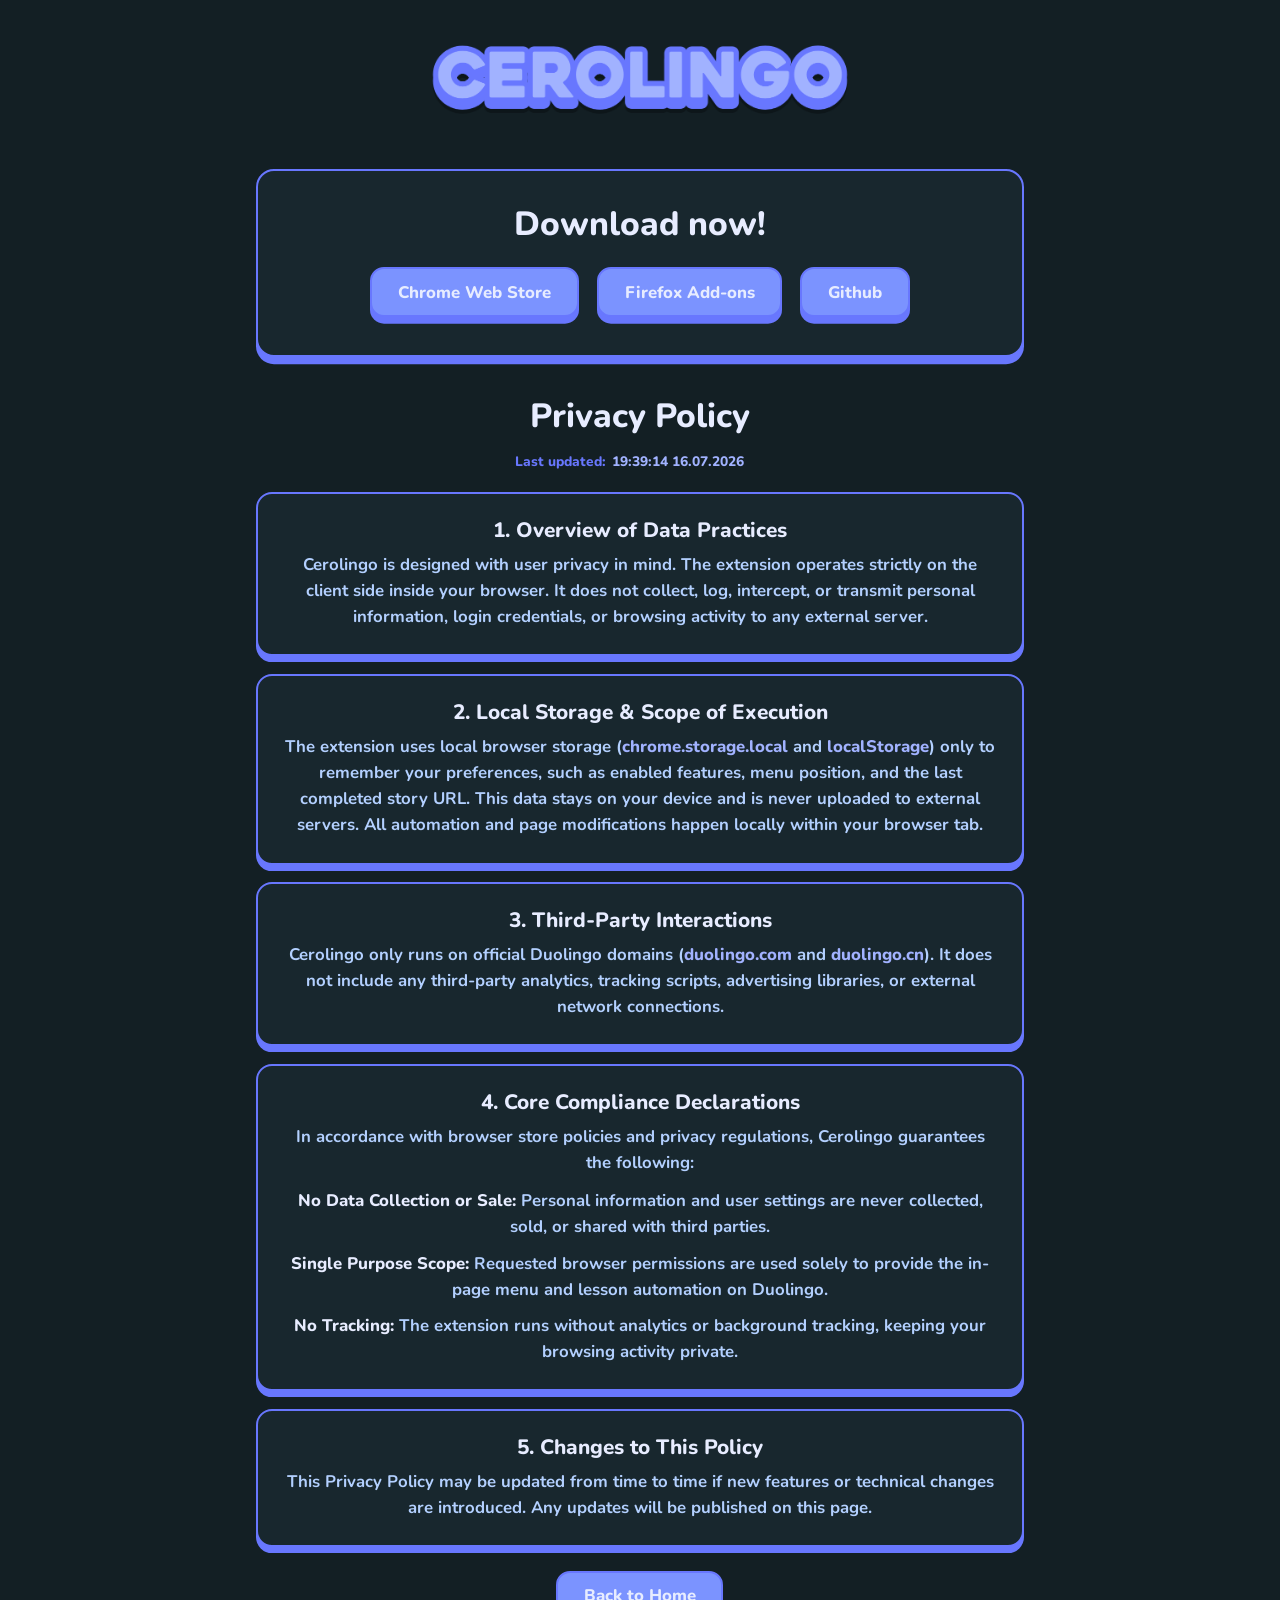
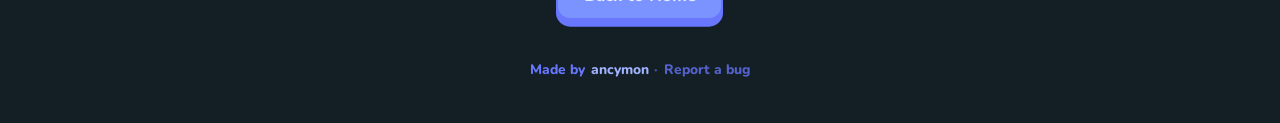
==== commit ca565601: "[📝] Update author credit to ancymon" ====
--- a/privacy/index.html
+++ b/privacy/index.html
@@ -194,7 +194,7 @@
     <footer id="credit">
       Made by
       <a href="https://github.com/ancym0n" target="_blank" rel="noopener"
-        >ancym0n</a
+        >ancymon</a
       >
       <span class="credit-sep">·</span>
       <a
--- a/src/css/content.css
+++ b/src/css/content.css
@@ -126,6 +126,10 @@
   border-left: 1.5px solid rgba(104, 119, 254, 0.4);
 }
 
+.stat-skeleton.is-row-start::before {
+  display: none !important;
+}
+
 @keyframes statShimmer {
   0% {
     background-position: 100% 0;
@@ -182,6 +186,10 @@
   border-left: 1.5px solid rgba(104, 119, 254, 0.4);
 }
 
+.stat-item.is-row-start {
+  border-left: none !important;
+}
+
 #content > div:not(#stats) {
   display: flex;
   flex-wrap: wrap;
--- a/src/css/banner.css
+++ b/src/css/banner.css
@@ -25,9 +25,7 @@
   width: 100%;
   max-width: 27rem;
   display: block;
-  filter:
-    drop-shadow(0 0.35rem 0 rgba(10, 16, 20, 0.55))
-    drop-shadow(0 0.5rem 1.6rem rgba(104, 119, 254, 0.28));
+  filter: drop-shadow(0 0.3rem 0 rgba(9, 15, 19, 0.55));
 }
 
 #version {
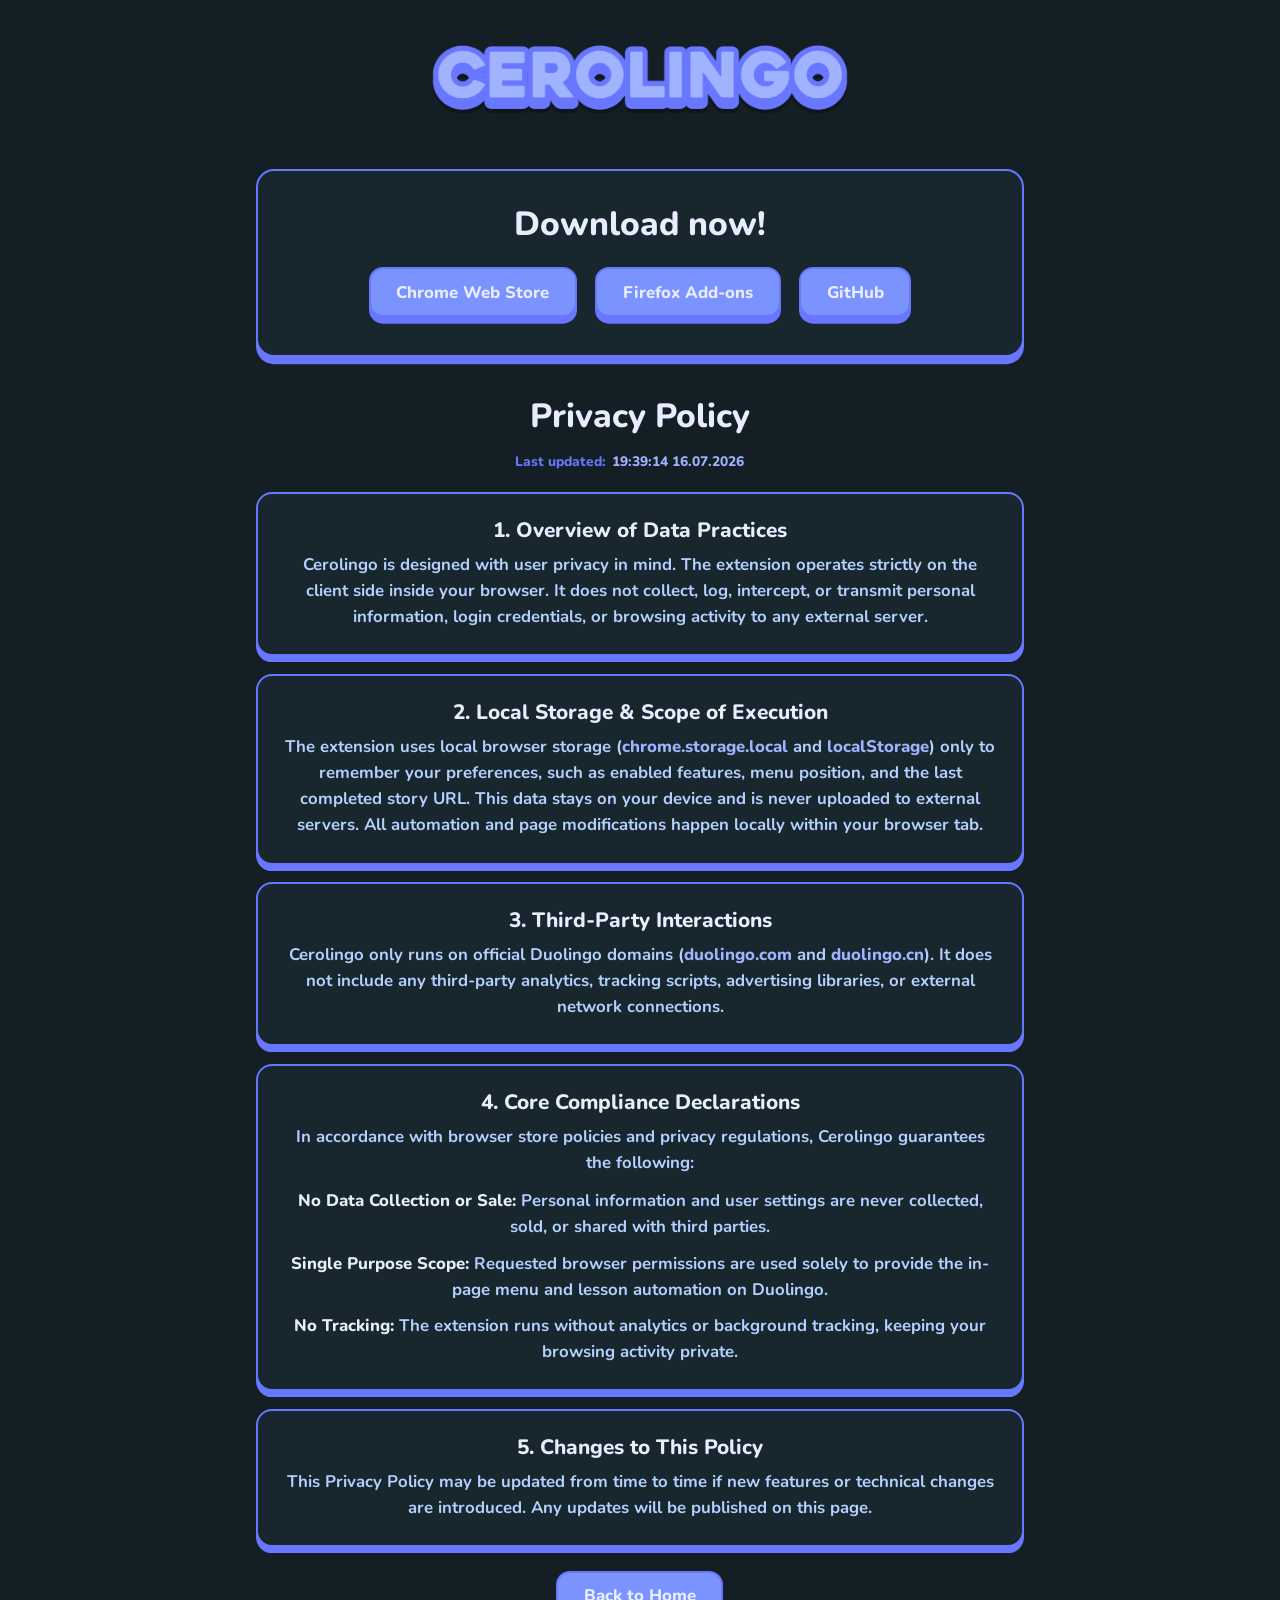
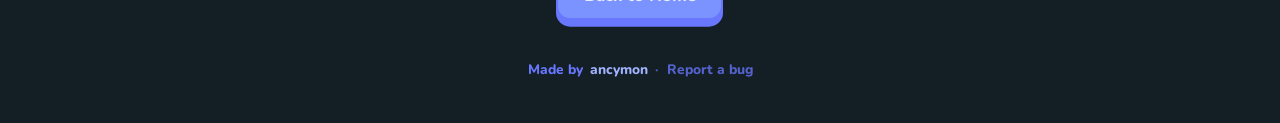
==== commit 9394ccf8: "[🎨] Add preview showcase, open-source section, and review links" ====
--- a/privacy/index.html
+++ b/privacy/index.html
@@ -30,7 +30,7 @@
       href="../src/img/cerolingo-logo.png"
       type="image/x-icon"
     />
-    <title>Cerolingo</title>
+    <title>Cerolingo - Privacy Policy</title>
   </head>
   <body>
     <div id="loader" role="status" aria-live="polite">
@@ -104,7 +104,7 @@
           href="https://github.com/ancym0n/Cerolingo"
           target="_blank"
           rel="noopener"
-          >Github</a
+          >GitHub</a
         >
       </div>
     </section>
--- a/src/css/main.css
+++ b/src/css/main.css
@@ -214,9 +214,10 @@
 
 #credit {
   display: flex;
-  align-items: center;
-  justify-content: center;
-  gap: 0.35rem;
+  flex-wrap: wrap;
+  align-items: center;
+  justify-content: center;
+  gap: 0.25rem 0.45rem;
   font-size: 0.86rem;
   font-weight: 800;
   color: var(--dark-main-color);
@@ -232,6 +233,7 @@
   margin: 0;
   color: var(--main-color);
   font-size: inherit;
+  white-space: nowrap;
 }
 
 #credit a.report-link {
--- a/src/css/content.css
+++ b/src/css/content.css
@@ -190,7 +190,8 @@
   border-left: none !important;
 }
 
-#content > div:not(#stats) {
+#content > div.download-links,
+#content > div:not(#stats):not(.hero-review-strip) {
   display: flex;
   flex-wrap: wrap;
   justify-content: center;
--- a/src/css/resize.css
+++ b/src/css/resize.css
@@ -42,6 +42,7 @@
 
   #content,
   #faq,
+  #promo,
   #privacy {
     width: 100%;
   }
@@ -88,13 +89,13 @@
     left: calc(clamp(0.36rem, 1.8vw, 0.55rem) * -1 - 1px);
   }
 
-  #content > div:not(#stats) {
+  #content > div:not(#stats):not(.hero-review-strip) {
     flex-direction: column;
     align-items: stretch;
     gap: clamp(0.5rem, 1.4vh, 0.65rem);
   }
 
-  #content a:not(.stat-item) {
+  #content a:not(.stat-item):not(.review-chip) {
     width: 100%;
     margin: 0;
     padding: clamp(0.58rem, 1.7vh, 0.74rem) 1.2rem;
@@ -106,16 +107,33 @@
   }
 
   #faq > div,
+  #promo > div,
   #privacy > div {
     padding: clamp(1.1rem, 3.5vw, 1.35rem) clamp(1rem, 4.2vw, 1.4rem)
       clamp(1.2rem, 3.8vw, 1.5rem);
     border-radius: 15px;
   }
 
-  a[href="privacy"],
+  #faq a[href="privacy"],
+  .promo-links a,
   #back-home {
     width: 100%;
     max-width: 15.5rem;
+  }
+
+  .promo-links {
+    flex-direction: column;
+    align-items: center;
+    gap: clamp(0.5rem, 1.4vh, 0.65rem);
+  }
+
+  #credit,
+  #credit a {
+    font-size: 0.8rem;
+  }
+
+  #credit {
+    gap: 0.25rem 0.38rem;
   }
 }
 
@@ -160,11 +178,11 @@
     line-height: 1.25rem;
   }
 
-  #content > div:not(#stats) {
+  #content > div:not(#stats):not(.hero-review-strip) {
     gap: 0.72rem;
   }
 
-  #content a:not(.stat-item) {
+  #content a:not(.stat-item):not(.review-chip) {
     padding: 0.78rem 1.4rem;
     font-size: 1.02rem;
     border-radius: 14px;
@@ -211,11 +229,11 @@
     line-height: 1.1rem;
   }
 
-  #content > div:not(#stats) {
+  #content > div:not(#stats):not(.hero-review-strip) {
     gap: 0.45rem;
   }
 
-  #content a:not(.stat-item) {
+  #content a:not(.stat-item):not(.review-chip) {
     padding: 0.5rem 1rem;
     font-size: 0.9rem;
     border-radius: 12px;
@@ -250,13 +268,13 @@
     gap: 0.6rem;
   }
 
-  #content > div:not(#stats) {
+  #content > div:not(#stats):not(.hero-review-strip) {
     flex-direction: row;
     flex-wrap: wrap;
     gap: 0.5rem;
   }
 
-  #content a:not(.stat-item) {
+  #content a:not(.stat-item):not(.review-chip) {
     width: auto;
     flex: 1 1 9rem;
     padding: 0.5rem 0.9rem;
--- a/src/css/hover.css
+++ b/src/css/hover.css
@@ -59,7 +59,34 @@
 }
 
 #faq > div:hover,
-#privacy > div:hover {
+#promo > div:hover,
+#privacy > div:hover,
+.review-panel:hover,
+.compare-card.is-cerolingo:hover {
   transform: translateY(-2px);
   box-shadow: 0 calc(0.38rem + 2px) 0 0 var(--dark-main-color);
 }
+
+.compare-card.is-other:hover {
+  transform: translateY(-2px);
+  box-shadow: 0 calc(0.38rem + 2px) 0 0 #c95353;
+}
+
+a.btn-secondary:hover,
+.review-actions a:hover {
+  background-color: #2e3f7d;
+  border-color: #a9bcff;
+  color: #ffffff;
+}
+
+#content a.review-chip:hover {
+  background-color: #1f323b;
+  color: var(--title-color);
+  transform: translateY(-2px);
+  box-shadow: 0 calc(0.26rem + 2px) 0 0 var(--dark-main-color);
+}
+
+#content a.review-chip:active {
+  transform: translateY(2px);
+  box-shadow: 0 0.12rem 0 0 var(--dark-main-color);
+}
